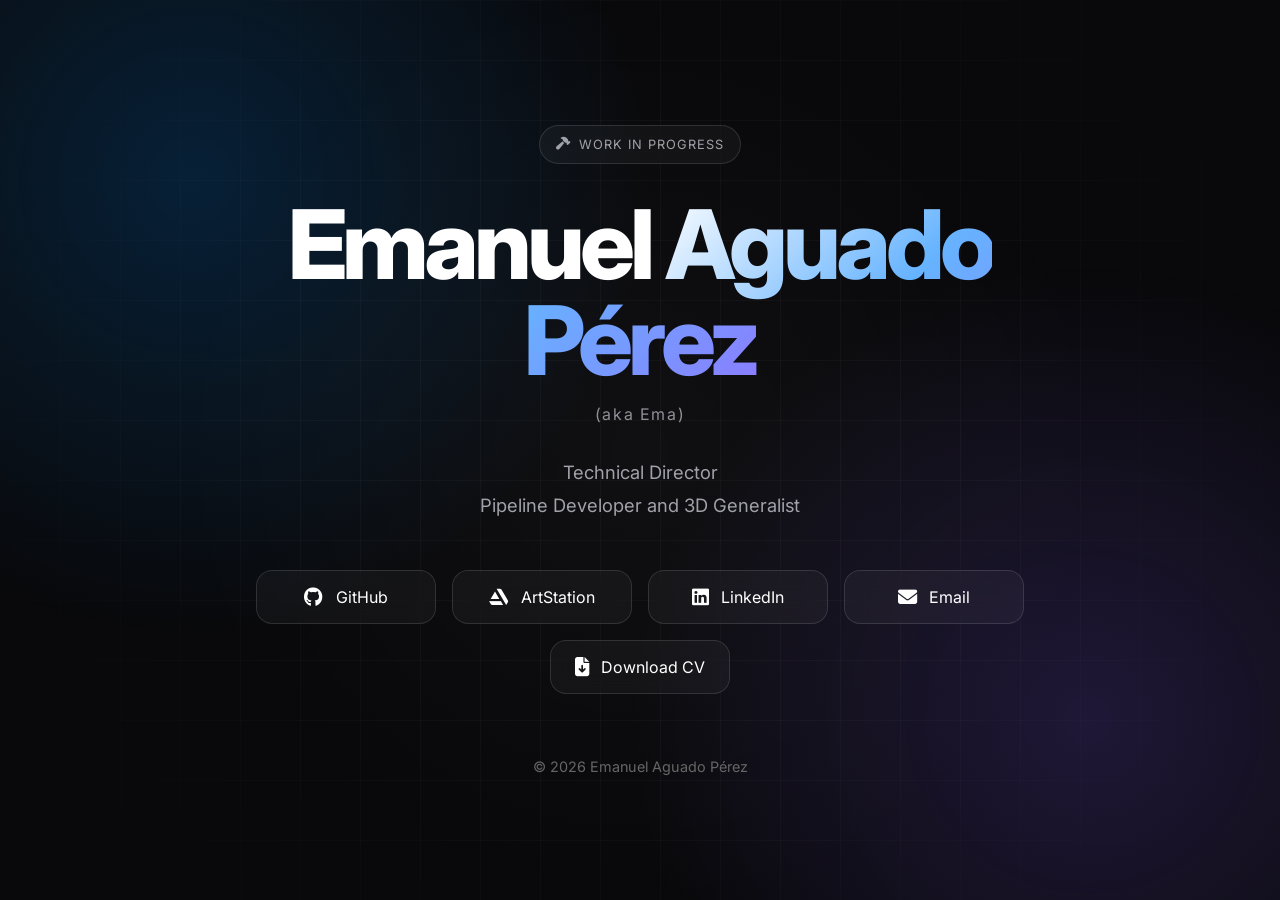
==== index.html @ 57876b49 "Add initial project files including HTML, CSS, JS, JSON, and requirements" ====
<!DOCTYPE html>
<html lang="en">
<head>
    <meta charset="UTF-8">
    <meta name="viewport" content="width=device-width, initial-scale=1.0">
    <title>Emanuel Aguado Pérez</title>

    <link rel="preconnect" href="https://fonts.googleapis.com">
    <link rel="preconnect" href="https://fonts.gstatic.com" crossorigin>

    <link href="https://fonts.googleapis.com/css2?family=Inter:wght@300;400;500;600;700;800&display=swap" rel="stylesheet">

    <link rel="stylesheet"
          href="https://cdnjs.cloudflare.com/ajax/libs/font-awesome/6.7.2/css/all.min.css">

    <link rel="stylesheet" href="css/style.css">
</head>
<body>

    <div class="background"></div>

    <main class="container">

        <div class="status" id="status"></div>

        <h1 id="name"></h1>

        <div class="aka" id="aka"></div>

        <p class="subtitle" id="subtitle"></p>

        <div class="links" id="links"></div>

        <footer class="footer" id="footer"></footer>

    </main>

    <script src="js/main.js"></script>

</body>
</html>
---- css/style.css ----
* {
    margin: 0;
    padding: 0;
    box-sizing: border-box;
}

:root {
    --bg: #09090b;
    --card: rgba(255, 255, 255, 0.04);
    --border: rgba(255, 255, 255, 0.12);
    --text: #ffffff;
    --muted: #a1a1aa;
}

body {
    font-family: "Inter", sans-serif;
    min-height: 100vh;
    background: var(--bg);
    color: var(--text);
    overflow: hidden;
    display: flex;
    justify-content: center;
    align-items: center;
}

.background {
    position: fixed;
    inset: 0;
    background:
        radial-gradient(circle at 15% 20%, rgba(0, 140, 255, 0.18), transparent 35%),
        radial-gradient(circle at 85% 80%, rgba(132, 94, 255, 0.18), transparent 35%),
        radial-gradient(circle at 50% 50%, rgba(255, 255, 255, 0.03), transparent 60%);
}

.background::before {
    content: "";
    position: absolute;
    inset: 0;
    background-image:
        linear-gradient(rgba(255,255,255,.03) 1px, transparent 1px),
        linear-gradient(90deg, rgba(255,255,255,.03) 1px, transparent 1px);
    background-size: 60px 60px;
    mask-image: radial-gradient(circle at center, black 40%, transparent 90%);
}

.container {
    position: relative;
    z-index: 2;
    width: min(900px, 90%);
    text-align: center;
}

.status {
    display: inline-flex;
    align-items: center;
    gap: .5rem;
    padding: .7rem 1rem;
    border-radius: 999px;
    border: 1px solid var(--border);
    background: rgba(255,255,255,.04);
    color: var(--muted);
    margin-bottom: 2rem;
    backdrop-filter: blur(10px);
    text-transform: uppercase;
    letter-spacing: .08em;
    font-size: .8rem;
}

h1 {
    font-size: clamp(3rem, 8vw, 6rem);
    line-height: 1;
    letter-spacing: -0.05em;
    margin-bottom: .5rem;
    font-weight: 800;
}

.gradient {
    background: linear-gradient(
        135deg,
        #ffffff,
        #66b3ff,
        #8b7cff
    );
    -webkit-background-clip: text;
    -webkit-text-fill-color: transparent;
}

.aka {
    color: #8f8f98;
    font-size: 1rem;
    margin-top: 1rem;
    margin-bottom: 2rem;
    letter-spacing: .1em;
}

.subtitle {
    max-width: 700px;
    margin: 0 auto 3rem auto;
    color: var(--muted);
    font-size: 1.15rem;
    line-height: 1.8;
}

.links {
    display: flex;
    flex-wrap: wrap;
    justify-content: center;
    gap: 1rem;
}

.btn {
    display: flex;
    align-items: center;
    gap: .8rem;
    text-decoration: none;
    color: white;
    padding: 1rem 1.5rem;
    border-radius: 16px;
    background: var(--card);
    border: 1px solid var(--border);
    backdrop-filter: blur(12px);
    transition: all .25s ease;
    min-width: 180px;
    justify-content: center;
}

.btn:hover {
    transform: translateY(-4px);
    border-color: rgba(255,255,255,.3);
    background: rgba(255,255,255,.08);
    box-shadow: 0 10px 40px rgba(0,0,0,.3);
}

.btn i {
    font-size: 1.2rem;
}

.footer {
    margin-top: 4rem;
    color: #666;
    font-size: .9rem;
}

@media (max-width: 700px) {

    body {
        overflow-y: auto;
        padding: 2rem 0;
    }

    .links {
        flex-direction: column;
        align-items: center;
    }

    .btn {
        width: 100%;
        max-width: 320px;
    }

    .subtitle {
        font-size: 1rem;
    }
}
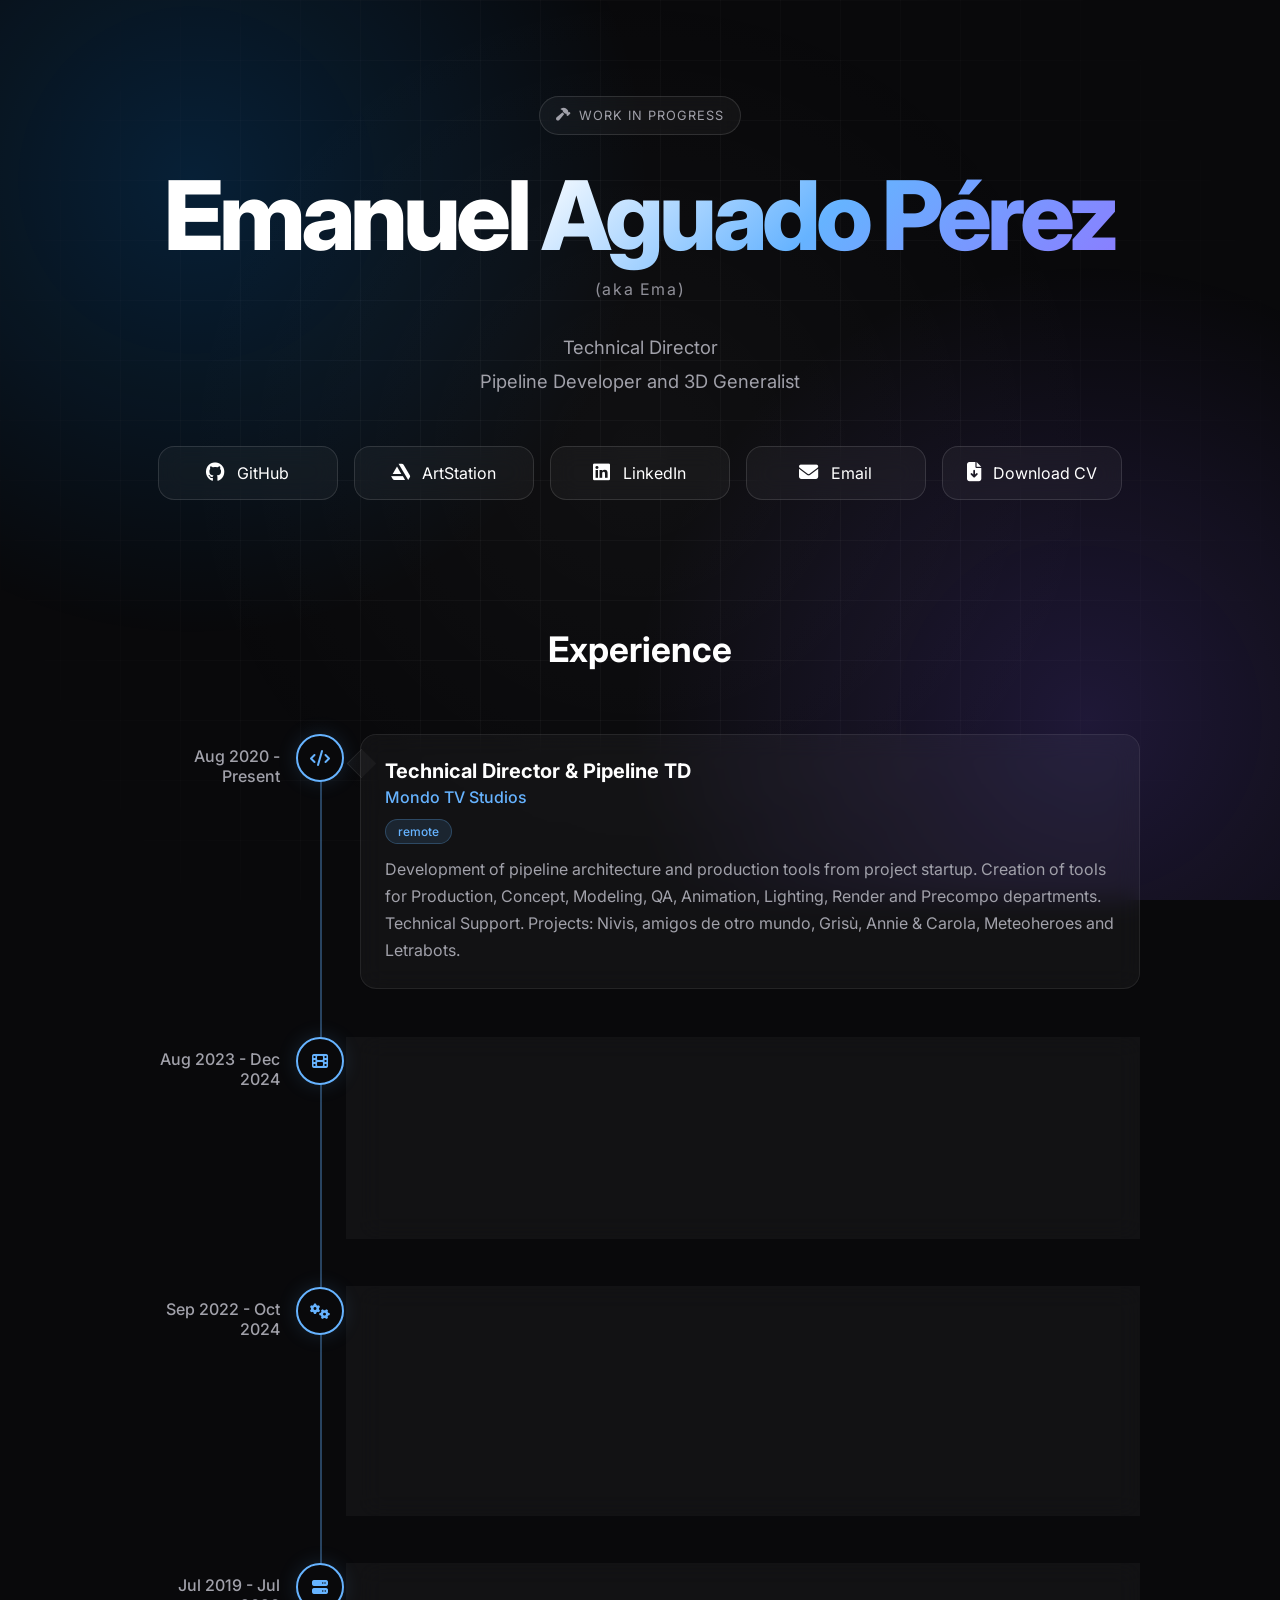
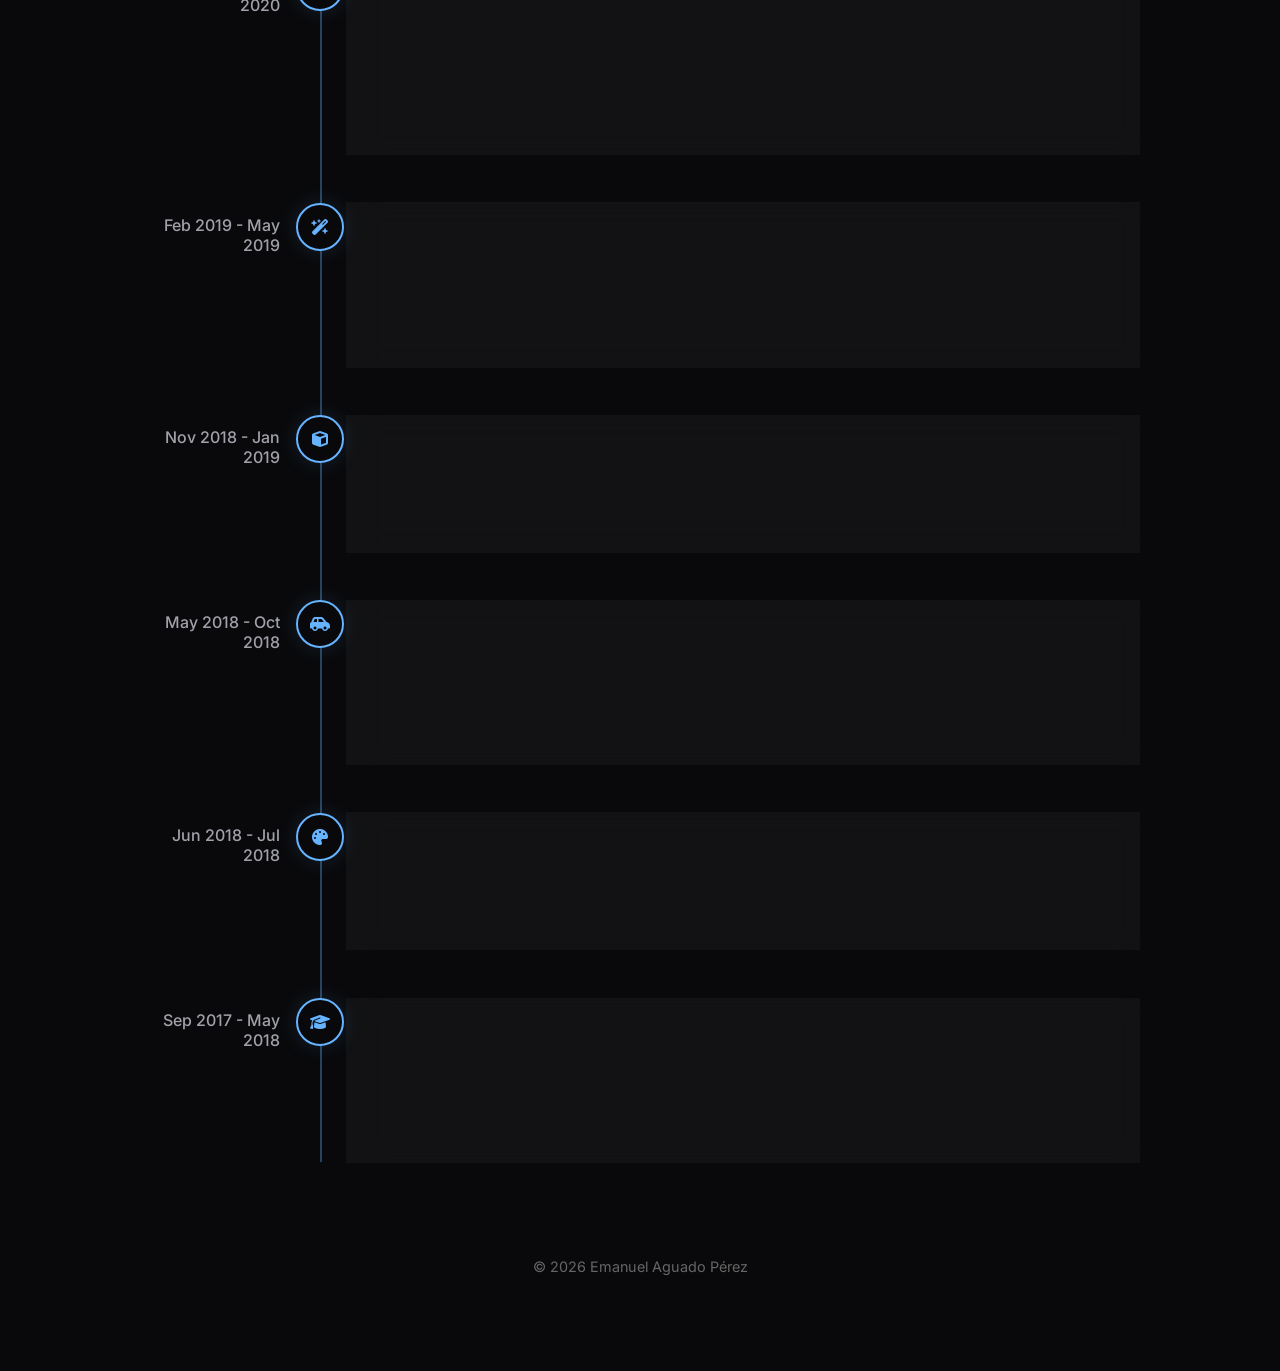
==== commit b88ad796: "Enhance portfolio with experience section and improve social links rendering" ====
--- a/index.html
+++ b/index.html
@@ -21,15 +21,33 @@
 
     <main class="container">
 
-        <div class="status" id="status"></div>
+        <!-- Hero -->
 
-        <h1 id="name"></h1>
+        <section class="hero">
 
-        <div class="aka" id="aka"></div>
+            <div class="status" id="status"></div>
 
-        <p class="subtitle" id="subtitle"></p>
+            <h1 id="name"></h1>
 
-        <div class="links" id="links"></div>
+            <div class="aka" id="aka"></div>
+
+            <p class="subtitle" id="subtitle"></p>
+
+            <div class="links" id="links"></div>
+
+        </section>
+
+        <!-- Experience -->
+
+        <section class="timeline-section">
+
+            <h2>Experience</h2>
+
+            <div id="timeline" class="timeline"></div>
+
+        </section>
+
+        <!-- Footer -->
 
         <footer class="footer" id="footer"></footer>
 
--- a/css/style.css
+++ b/css/style.css
@@ -10,6 +10,11 @@
     --border: rgba(255, 255, 255, 0.12);
     --text: #ffffff;
     --muted: #a1a1aa;
+    --accent: #66b3ff;
+}
+
+html {
+    scroll-behavior: smooth;
 }
 
 body {
@@ -17,15 +22,13 @@
     min-height: 100vh;
     background: var(--bg);
     color: var(--text);
-    overflow: hidden;
-    display: flex;
-    justify-content: center;
-    align-items: center;
+    overflow-x: hidden;
 }
 
 .background {
     position: fixed;
     inset: 0;
+    z-index: -1;
     background:
         radial-gradient(circle at 15% 20%, rgba(0, 140, 255, 0.18), transparent 35%),
         radial-gradient(circle at 85% 80%, rgba(132, 94, 255, 0.18), transparent 35%),
@@ -44,10 +47,9 @@
 }
 
 .container {
-    position: relative;
-    z-index: 2;
-    width: min(900px, 90%);
-    text-align: center;
+    width: min(1100px, 90%);
+    margin: 0 auto;
+    padding: 6rem 0;
 }
 
 .status {
@@ -66,11 +68,15 @@
     font-size: .8rem;
 }
 
+.hero {
+    text-align: center;
+}
+
 h1 {
     font-size: clamp(3rem, 8vw, 6rem);
     line-height: 1;
     letter-spacing: -0.05em;
-    margin-bottom: .5rem;
+    margin-bottom: 1rem;
     font-weight: 800;
 }
 
@@ -88,7 +94,6 @@
 .aka {
     color: #8f8f98;
     font-size: 1rem;
-    margin-top: 1rem;
     margin-bottom: 2rem;
     letter-spacing: .1em;
 }
@@ -135,17 +140,155 @@
     font-size: 1.2rem;
 }
 
+.timeline-section {
+    margin-top: 8rem;
+}
+
+.timeline-section h2 {
+    text-align: center;
+    margin-bottom: 4rem;
+    font-size: 2.2rem;
+    font-weight: 700;
+}
+
+.timeline {
+    position: relative;
+    max-width: 1000px;
+    margin: auto;
+}
+
+.timeline::before {
+    content: "";
+    position: absolute;
+    left: 180px;
+    top: 0;
+    bottom: 0;
+    width: 2px;
+    background: rgba(102,179,255,.35);
+}
+
+.timeline-item {
+    display: grid;
+    grid-template-columns: 140px 80px 1fr;
+    margin-bottom: 3rem;
+    align-items: flex-start;
+}
+
+.timeline-date {
+    text-align: right;
+    padding-top: 12px;
+    color: var(--muted);
+    font-weight: 500;
+}
+
+.timeline-marker {
+    display: flex;
+    justify-content: center;
+    position: relative;
+}
+
+.timeline-icon {
+    width: 48px;
+    height: 48px;
+    border-radius: 50%;
+    background: var(--bg);
+    border: 2px solid var(--accent);
+    color: var(--accent);
+    display: flex;
+    align-items: center;
+    justify-content: center;
+    z-index: 2;
+    box-shadow: 0 0 20px rgba(102,179,255,.15);
+}
+
+.timeline-card {
+    background: rgba(255,255,255,.04);
+    border: 1px solid rgba(255,255,255,.08);
+    backdrop-filter: blur(12px);
+    border-radius: 16px;
+    padding: 1.5rem;
+    position: relative;
+    transition: .25s ease;
+}
+
+.timeline-card:hover {
+    background: rgba(255,255,255,.06);
+    border-color: rgba(255,255,255,.12);
+}
+
+.timeline-card::before {
+    content: "";
+    position: absolute;
+    left: -10px;
+    top: 18px;
+    width: 20px;
+    height: 20px;
+    background: rgba(255,255,255,.04);
+    border-left: 1px solid rgba(255,255,255,.08);
+    border-top: 1px solid rgba(255,255,255,.08);
+    transform: rotate(-45deg);
+}
+
+.timeline-card h3 {
+    font-size: 1.25rem;
+    margin-bottom: .25rem;
+}
+
+.timeline-card h4 {
+    color: var(--accent);
+    font-weight: 500;
+    margin-bottom: .75rem;
+}
+
+.timeline-card p {
+    color: var(--muted);
+    line-height: 1.7;
+}
+
 .footer {
-    margin-top: 4rem;
+    margin-top: 6rem;
+    text-align: center;
     color: #666;
     font-size: .9rem;
 }
 
+@media (max-width: 900px) {
+
+    .timeline::before {
+        left: 24px;
+    }
+
+    .timeline-item {
+        display: grid;
+        grid-template-columns: 60px 1fr;
+        gap: 1rem;
+    }
+
+    .timeline-date {
+        grid-column: 2;
+        text-align: left;
+        padding-top: 0;
+        margin-bottom: .5rem;
+    }
+
+    .timeline-marker {
+        grid-row: span 2;
+    }
+
+    .timeline-card {
+        grid-column: 2;
+    }
+
+    .timeline-card::before {
+        display: none;
+    }
+}
+
 @media (max-width: 700px) {
 
-    body {
-        overflow-y: auto;
-        padding: 2rem 0;
+    .container {
+        width: 92%;
+        padding: 4rem 0;
     }
 
     .links {
@@ -155,10 +298,35 @@
 
     .btn {
         width: 100%;
-        max-width: 320px;
+        max-width: 350px;
     }
 
     .subtitle {
         font-size: 1rem;
     }
+
+    .timeline-section {
+        margin-top: 5rem;
+    }
+
+    .timeline-section h2 {
+        font-size: 1.8rem;
+    }
+}
+
+.timeline-tags {
+    display: flex;
+    gap: .5rem;
+    margin-bottom: .75rem;
+    flex-wrap: wrap;
+}
+
+.tag {
+    padding: .25rem .75rem;
+    border-radius: 999px;
+    background: rgba(102,179,255,.12);
+    border: 1px solid rgba(102,179,255,.25);
+    color: #66b3ff;
+    font-size: .75rem;
+    font-weight: 500;
 }
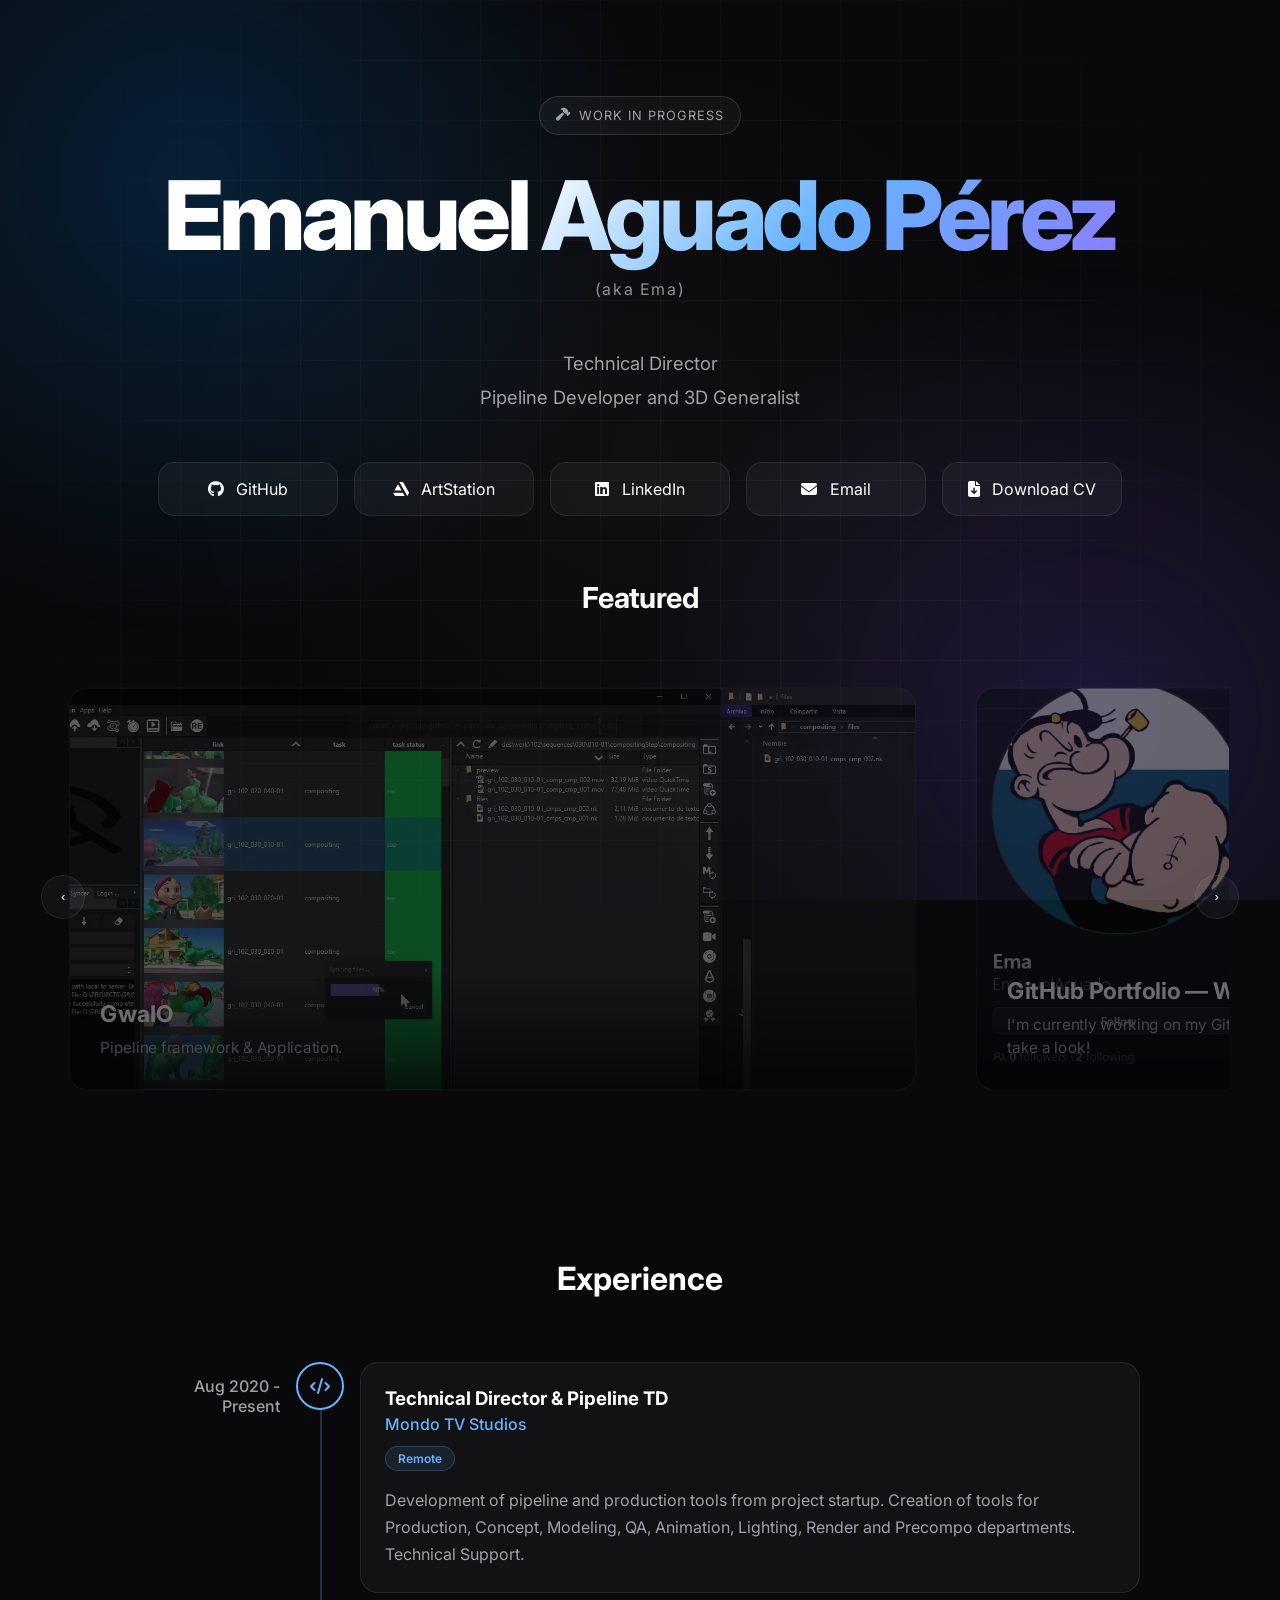
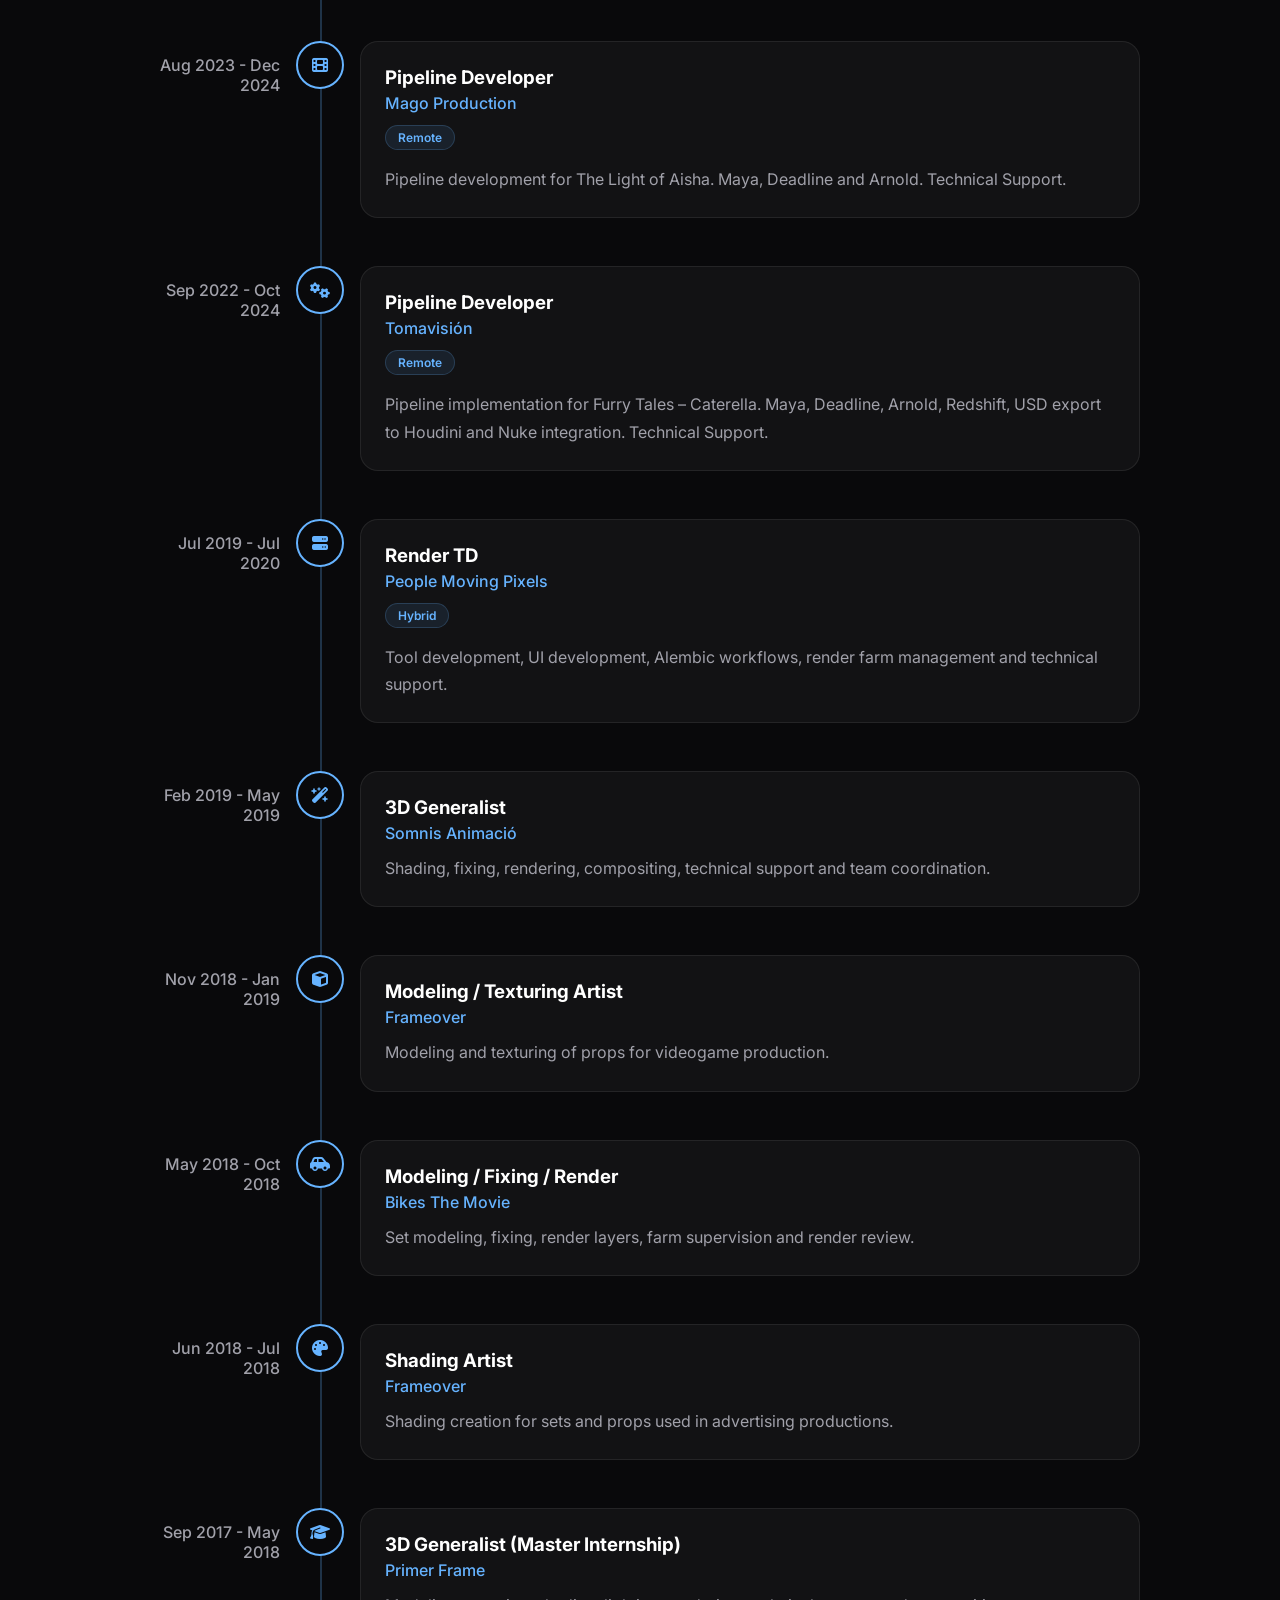
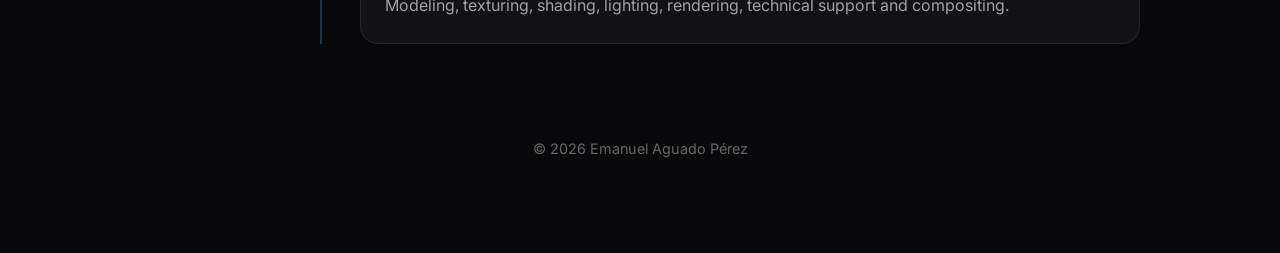
==== commit 723424af: "Add tools.html template for tools page layout" ====
--- a/index.html
+++ b/index.html
@@ -1,59 +1,40 @@
 <!DOCTYPE html>
 <html lang="en">
+
 <head>
     <meta charset="UTF-8">
     <meta name="viewport" content="width=device-width, initial-scale=1.0">
+
     <title>Emanuel Aguado Pérez</title>
 
     <link rel="preconnect" href="https://fonts.googleapis.com">
     <link rel="preconnect" href="https://fonts.gstatic.com" crossorigin>
-
-    <link href="https://fonts.googleapis.com/css2?family=Inter:wght@300;400;500;600;700;800&display=swap" rel="stylesheet">
-
-    <link rel="stylesheet"
-          href="https://cdnjs.cloudflare.com/ajax/libs/font-awesome/6.7.2/css/all.min.css">
-
+    <link href="https://fonts.googleapis.com/css2?family=Inter:wght@300;400;500;600;700;800&display=swap"
+        rel="stylesheet">
+    <link rel="stylesheet" href="https://cdnjs.cloudflare.com/ajax/libs/font-awesome/6.7.2/css/all.min.css">
     <link rel="stylesheet" href="css/style.css">
 </head>
+
 <body>
+    <div class="background"></div>
+    <main class="container">
+        <section id="hero"></section>
+        <div class="featured-header">
+            <h2>Featured</h2>
+        </div>
+        <section id="featured-wrapper" class="featured-wrapper">
+            <button class="carousel-btn left" id="featured-left">
+                ‹
+            </button>
+            <section id="featured" class="featured-carousel"></section>
+            <button class="carousel-btn right" id="featured-right">
+                ›
+            </button>
+        </section>
+        <section id="content"></section>
+        <footer id="footer"></footer>
+    </main>
+    <script src="js/main.js"></script>
+</body>
 
-    <div class="background"></div>
-
-    <main class="container">
-
-        <!-- Hero -->
-
-        <section class="hero">
-
-            <div class="status" id="status"></div>
-
-            <h1 id="name"></h1>
-
-            <div class="aka" id="aka"></div>
-
-            <p class="subtitle" id="subtitle"></p>
-
-            <div class="links" id="links"></div>
-
-        </section>
-
-        <!-- Experience -->
-
-        <section class="timeline-section">
-
-            <h2>Experience</h2>
-
-            <div id="timeline" class="timeline"></div>
-
-        </section>
-
-        <!-- Footer -->
-
-        <footer class="footer" id="footer"></footer>
-
-    </main>
-
-    <script src="js/main.js"></script>
-
-</body>
 </html>
--- a/css/style.css
+++ b/css/style.css
@@ -6,8 +6,10 @@
 
 :root {
     --bg: #09090b;
-    --card: rgba(255, 255, 255, 0.04);
-    --border: rgba(255, 255, 255, 0.12);
+    --card: rgba(255,255,255,.04);
+    --card-hover: rgba(255,255,255,.06);
+    --border: rgba(255,255,255,.08);
+    --border-hover: rgba(255,255,255,.16);
     --text: #ffffff;
     --muted: #a1a1aa;
     --accent: #66b3ff;
@@ -19,9 +21,9 @@
 
 body {
     font-family: "Inter", sans-serif;
-    min-height: 100vh;
     background: var(--bg);
     color: var(--text);
+    min-height: 100vh;
     overflow-x: hidden;
 }
 
@@ -30,53 +32,68 @@
     inset: 0;
     z-index: -1;
     background:
-        radial-gradient(circle at 15% 20%, rgba(0, 140, 255, 0.18), transparent 35%),
-        radial-gradient(circle at 85% 80%, rgba(132, 94, 255, 0.18), transparent 35%),
-        radial-gradient(circle at 50% 50%, rgba(255, 255, 255, 0.03), transparent 60%);
+        radial-gradient(circle at 15% 20%, rgba(0,140,255,.18), transparent 35%),
+        radial-gradient(circle at 85% 80%, rgba(132,94,255,.18), transparent 35%),
+        radial-gradient(circle at 50% 50%, rgba(255,255,255,.03), transparent 60%);
 }
 
 .background::before {
     content: "";
     position: absolute;
     inset: 0;
+
     background-image:
         linear-gradient(rgba(255,255,255,.03) 1px, transparent 1px),
         linear-gradient(90deg, rgba(255,255,255,.03) 1px, transparent 1px);
+
     background-size: 60px 60px;
-    mask-image: radial-gradient(circle at center, black 40%, transparent 90%);
+
+    mask-image:
+        radial-gradient(circle at center,
+        black 40%,
+        transparent 90%);
 }
 
 .container {
-    width: min(1100px, 90%);
+    width: min(1200px, 92%);
     margin: 0 auto;
     padding: 6rem 0;
+}
+
+/* -------------------------------- */
+/* HERO */
+/* -------------------------------- */
+
+.hero {
+    text-align: center;
 }
 
 .status {
     display: inline-flex;
     align-items: center;
     gap: .5rem;
+
     padding: .7rem 1rem;
+
     border-radius: 999px;
-    border: 1px solid var(--border);
+
+    border: 1px solid rgba(255,255,255,.12);
+
     background: rgba(255,255,255,.04);
+
     color: var(--muted);
+
     margin-bottom: 2rem;
-    backdrop-filter: blur(10px);
+
     text-transform: uppercase;
     letter-spacing: .08em;
     font-size: .8rem;
-}
-
-.hero {
-    text-align: center;
 }
 
 h1 {
     font-size: clamp(3rem, 8vw, 6rem);
     line-height: 1;
     letter-spacing: -0.05em;
-    margin-bottom: 1rem;
     font-weight: 800;
 }
 
@@ -87,6 +104,7 @@
         #66b3ff,
         #8b7cff
     );
+
     -webkit-background-clip: text;
     -webkit-text-fill-color: transparent;
 }
@@ -94,7 +112,8 @@
 .aka {
     color: #8f8f98;
     font-size: 1rem;
-    margin-bottom: 2rem;
+    margin-top: 1rem;
+    margin-bottom: 3rem;
     letter-spacing: .1em;
 }
 
@@ -116,29 +135,39 @@
 .btn {
     display: flex;
     align-items: center;
+    justify-content: center;
     gap: .8rem;
+
+    min-width: 180px;
+
+    padding: 1rem 1.5rem;
+
+    border-radius: 16px;
+
+    background: var(--card);
+
+    border: 1px solid var(--border);
+
+    color: white;
+
     text-decoration: none;
-    color: white;
-    padding: 1rem 1.5rem;
-    border-radius: 16px;
-    background: var(--card);
-    border: 1px solid var(--border);
-    backdrop-filter: blur(12px);
-    transition: all .25s ease;
-    min-width: 180px;
-    justify-content: center;
+
+    transition: .25s ease;
 }
 
 .btn:hover {
     transform: translateY(-4px);
-    border-color: rgba(255,255,255,.3);
-    background: rgba(255,255,255,.08);
+
+    background: var(--card-hover);
+
+    border-color: var(--border-hover);
+
     box-shadow: 0 10px 40px rgba(0,0,0,.3);
 }
 
-.btn i {
-    font-size: 1.2rem;
-}
+/* -------------------------------- */
+/* TIMELINE */
+/* -------------------------------- */
 
 .timeline-section {
     margin-top: 8rem;
@@ -147,8 +176,7 @@
 .timeline-section h2 {
     text-align: center;
     margin-bottom: 4rem;
-    font-size: 2.2rem;
-    font-weight: 700;
+    font-size: 2rem;
 }
 
 .timeline {
@@ -160,23 +188,26 @@
 .timeline::before {
     content: "";
     position: absolute;
+
     left: 180px;
+
     top: 0;
     bottom: 0;
+
     width: 2px;
-    background: rgba(102,179,255,.35);
+
+    background: rgba(102,179,255,.25);
 }
 
 .timeline-item {
     display: grid;
     grid-template-columns: 140px 80px 1fr;
     margin-bottom: 3rem;
-    align-items: flex-start;
 }
 
 .timeline-date {
     text-align: right;
-    padding-top: 12px;
+    padding-top: 14px;
     color: var(--muted);
     font-weight: 500;
 }
@@ -184,53 +215,53 @@
 .timeline-marker {
     display: flex;
     justify-content: center;
-    position: relative;
 }
 
 .timeline-icon {
     width: 48px;
     height: 48px;
+
     border-radius: 50%;
+
+    border: 2px solid var(--accent);
+
     background: var(--bg);
-    border: 2px solid var(--accent);
+
     color: var(--accent);
+
     display: flex;
     align-items: center;
     justify-content: center;
+
     z-index: 2;
-    box-shadow: 0 0 20px rgba(102,179,255,.15);
 }
 
 .timeline-card {
-    background: rgba(255,255,255,.04);
-    border: 1px solid rgba(255,255,255,.08);
-    backdrop-filter: blur(12px);
-    border-radius: 16px;
+    display: block;
+
+    text-decoration: none;
+    color: inherit;
+
+    background: var(--card);
+
+    border: 1px solid var(--border);
+
+    border-radius: 18px;
+
     padding: 1.5rem;
-    position: relative;
+
     transition: .25s ease;
 }
 
 .timeline-card:hover {
-    background: rgba(255,255,255,.06);
-    border-color: rgba(255,255,255,.12);
-}
-
-.timeline-card::before {
-    content: "";
-    position: absolute;
-    left: -10px;
-    top: 18px;
-    width: 20px;
-    height: 20px;
-    background: rgba(255,255,255,.04);
-    border-left: 1px solid rgba(255,255,255,.08);
-    border-top: 1px solid rgba(255,255,255,.08);
-    transform: rotate(-45deg);
+    transform: translateY(-3px);
+
+    background: var(--card-hover);
+
+    border-color: rgba(102,179,255,.3);
 }
 
 .timeline-card h3 {
-    font-size: 1.25rem;
     margin-bottom: .25rem;
 }
 
@@ -245,6 +276,272 @@
     line-height: 1.7;
 }
 
+.timeline-tags {
+    display: flex;
+    gap: .5rem;
+    flex-wrap: wrap;
+    margin-bottom: 1rem;
+}
+
+.tag {
+    padding: .25rem .75rem;
+
+    border-radius: 999px;
+
+    border: 1px solid rgba(102,179,255,.2);
+
+    background: rgba(102,179,255,.1);
+
+    color: var(--accent);
+
+    font-size: .75rem;
+    font-weight: 600;
+}
+
+/* -------------------------------- */
+/* BACK BUTTON */
+/* -------------------------------- */
+
+.back-link {
+    display: inline-flex;
+    align-items: center;
+    gap: .5rem;
+
+    padding: .75rem 1rem;
+
+    margin-bottom: 3rem;
+
+    border-radius: 12px;
+
+    border: 1px solid var(--border);
+
+    background: var(--card);
+
+    color: var(--text);
+
+    text-decoration: none;
+
+    transition: .25s ease;
+}
+
+.back-link:hover {
+    background: var(--card-hover);
+    border-color: var(--border-hover);
+}
+
+/* -------------------------------- */
+/* STUDIO PAGE */
+/* -------------------------------- */
+
+.studio-header {
+    text-align: center;
+    margin-bottom: 5rem;
+}
+
+.studio-header .timeline-icon {
+    margin: 0 auto 1.5rem auto;
+}
+
+.studio-header h1 {
+    margin-bottom: .5rem;
+}
+
+.studio-header h2 {
+    color: var(--accent);
+    font-weight: 500;
+    margin-bottom: 1rem;
+}
+
+.studio-description {
+    max-width: 900px;
+    margin: 2rem auto;
+    line-height: 1.8;
+    color: var(--muted);
+}
+
+.studio-projects {
+    margin-top: 4rem;
+}
+
+.studio-projects h2 {
+    text-align: center;
+    margin-bottom: 2rem;
+}
+
+/* -------------------------------- */
+/* TOOLS PAGE */
+/* -------------------------------- */
+
+.tools-header {
+    text-align: center;
+    margin-bottom: 5rem;
+}
+
+.tools-header .timeline-icon {
+    margin: 0 auto 1.5rem auto;
+}
+
+.tools-header h1 {
+    margin-bottom: .5rem;
+}
+
+.tools-header h2 {
+    color: var(--accent);
+    font-weight: 500;
+    margin-bottom: 1rem;
+}
+
+.tools-description {
+    max-width: 900px;
+    margin: 2rem auto;
+    line-height: 1.8;
+    color: var(--muted);
+}
+
+.tools-projects {
+    margin-top: 4rem;
+}
+
+.tools-projects h2 {
+    text-align: center;
+    margin-bottom: 2rem;
+}
+
+/* -------------------------------- */
+/* PROJECT GRID */
+/* -------------------------------- */
+
+.project-grid {
+    display: grid;
+    grid-template-columns: repeat(auto-fill, minmax(280px, 1fr));
+    gap: 1.5rem;
+}
+
+.project-card {
+    display: block;
+
+    background: var(--card);
+
+    border: 1px solid var(--border);
+
+    border-radius: 18px;
+
+    overflow: hidden;
+
+    text-decoration: none;
+    color: inherit;
+
+    transition: .25s ease;
+}
+
+.project-card:hover {
+    transform: translateY(-4px);
+    border-color: rgba(102,179,255,.3);
+}
+
+.project-card img {
+    width: 100%;
+    height: 180px;
+    object-fit: cover;
+}
+
+.project-card h3 {
+    padding: 1rem;
+}
+
+/* -------------------------------- */
+/* PROJECT PAGE */
+/* -------------------------------- */
+
+.project-header {
+    text-align: center;
+    margin-bottom: 4rem;
+}
+
+.project-banner {
+    width: 100%;
+    max-height: 500px;
+
+    object-fit: cover;
+
+    border-radius: 20px;
+
+    margin-bottom: 2rem;
+
+    border: 1px solid var(--border);
+}
+
+.project-header h1 {
+    margin-bottom: 1rem;
+}
+
+.project-studio {
+    display: inline-flex;
+    align-items: center;
+
+    margin-bottom: 2rem;
+
+    padding: .5rem 1rem;
+
+    border-radius: 999px;
+
+    background: rgba(102,179,255,.1);
+
+    border: 1px solid rgba(102,179,255,.2);
+
+    color: var(--accent);
+
+    text-decoration: none;
+
+    transition: .25s ease;
+}
+
+.project-studio:hover {
+    background: rgba(102,179,255,.15);
+}
+
+.project-description {
+    max-width: 900px;
+    margin: auto;
+
+    color: var(--muted);
+
+    line-height: 1.8;
+}
+
+.project-gallery-section {
+    margin-top: 5rem;
+}
+
+.project-gallery-section h2 {
+    text-align: center;
+    margin-bottom: 2rem;
+}
+
+.project-gallery {
+    display: grid;
+    grid-template-columns: repeat(auto-fill, minmax(320px, 1fr));
+    gap: 1.5rem;
+}
+
+.project-gallery img {
+    width: 100%;
+
+    border-radius: 16px;
+
+    border: 1px solid var(--border);
+
+    transition: .25s ease;
+}
+
+.project-gallery img:hover {
+    transform: translateY(-4px);
+}
+
+/* -------------------------------- */
+/* FOOTER */
+/* -------------------------------- */
+
 .footer {
     margin-top: 6rem;
     text-align: center;
@@ -252,6 +549,10 @@
     font-size: .9rem;
 }
 
+/* -------------------------------- */
+/* RESPONSIVE */
+/* -------------------------------- */
+
 @media (max-width: 900px) {
 
     .timeline::before {
@@ -259,7 +560,6 @@
     }
 
     .timeline-item {
-        display: grid;
         grid-template-columns: 60px 1fr;
         gap: 1rem;
     }
@@ -271,23 +571,15 @@
         margin-bottom: .5rem;
     }
 
-    .timeline-marker {
-        grid-row: span 2;
-    }
-
     .timeline-card {
         grid-column: 2;
     }
-
-    .timeline-card::before {
-        display: none;
-    }
 }
 
 @media (max-width: 700px) {
 
     .container {
-        width: 92%;
+        width: 94%;
         padding: 4rem 0;
     }
 
@@ -298,35 +590,185 @@
 
     .btn {
         width: 100%;
-        max-width: 350px;
-    }
-
-    .subtitle {
-        font-size: 1rem;
     }
 
     .timeline-section {
         margin-top: 5rem;
     }
 
-    .timeline-section h2 {
-        font-size: 1.8rem;
-    }
-}
-
-.timeline-tags {
-    display: flex;
-    gap: .5rem;
-    margin-bottom: .75rem;
-    flex-wrap: wrap;
-}
-
-.tag {
-    padding: .25rem .75rem;
-    border-radius: 999px;
-    background: rgba(102,179,255,.12);
-    border: 1px solid rgba(102,179,255,.25);
-    color: #66b3ff;
-    font-size: .75rem;
-    font-weight: 500;
+    .project-grid {
+        grid-template-columns: 1fr;
+    }
+
+    .project-gallery {
+        grid-template-columns: 1fr;
+    }
+}
+.featured-carousel {
+    display: flex;
+    gap: 1.5rem;
+
+    overflow-x: auto;
+    scroll-snap-type: x mandatory;
+    scroll-behavior: smooth;
+
+    padding: 1rem 0 2rem;
+
+    -webkit-overflow-scrolling: touch;
+
+    width: 100%;
+}
+
+.featured-carousel::-webkit-scrollbar {
+    display: none;
+}
+
+.featured-card {
+    flex: 0 0 auto;
+
+    width: 75%;
+    max-width: 900px;
+    height: 420px;
+
+    scroll-snap-align: center;
+
+    position: relative;
+
+    border-radius: 20px;
+    overflow: hidden;
+
+    text-decoration: none;
+
+    background: var(--card);
+    border: 1px solid var(--border);
+
+    color: var(--text);
+
+    transition: transform .35s ease, opacity .35s ease, filter .35s ease, border-color .25s ease;
+
+    opacity: 0.45;
+    transform: scale(0.96);
+    filter: saturate(0.9);
+}
+
+.featured-card.active {
+    opacity: 1;
+    transform: scale(1);
+    filter: saturate(1);
+    border-color: rgba(102,179,255,.25);
+}
+
+.featured-card:hover {
+    border-color: rgba(102,179,255,.35);
+}
+
+.featured-card img {
+    width: 100%;
+    height: 100%;
+    object-fit: cover;
+
+    transition: transform .6s ease;
+
+    filter: brightness(.85);
+}
+
+.featured-card:hover img {
+    transform: scale(1.05);
+}
+
+.featured-overlay {
+    position: absolute;
+
+    left: 0;
+    right: 0;
+    bottom: 0;
+
+    padding: 2rem;
+
+    background: linear-gradient(
+        to top,
+        rgba(0,0,0,.78),
+        transparent
+    );
+}
+
+.featured-overlay h2 {
+    font-size: 1.5rem;
+    margin-bottom: .5rem;
+}
+
+.featured-overlay p {
+    color: var(--muted);
+    line-height: 1.5;
+    max-width: 600px;
+}
+
+
+.featured-card:not(.active) {
+    filter: saturate(0.85) brightness(0.9);
+}
+
+.featured-wrapper {
+    position: relative;
+
+    display: flex;
+    align-items: center;
+
+    margin-top: 3rem;
+}
+
+.carousel-btn {
+    position: absolute;
+    z-index: 10;
+
+    width: 44px;
+    height: 44px;
+
+    border-radius: 50%;
+
+    border: 1px solid var(--border);
+    background: var(--card);
+
+    color: white;
+
+    cursor: pointer;
+
+    display: flex;
+    align-items: center;
+    justify-content: center;
+
+    transition: .2s ease;
+}
+
+.carousel-btn:hover {
+    border-color: rgba(102,179,255,.4);
+    transform: scale(1.05);
+}
+
+.carousel-btn.left {
+    left: -10px;
+}
+
+.carousel-btn.right {
+    right: -10px;
+}
+
+.featured-header {
+    width: 100%;
+
+    margin-bottom: 2rem;
+    margin-top: 4rem;
+
+    display: flex;
+    justify-content: center;
+    align-items: center;
+}
+
+.featured-header h2 {
+    font-size: 1.8rem;
+    font-weight: 700;
+
+    letter-spacing: -0.02em;
+
+    color: var(--text);
 }
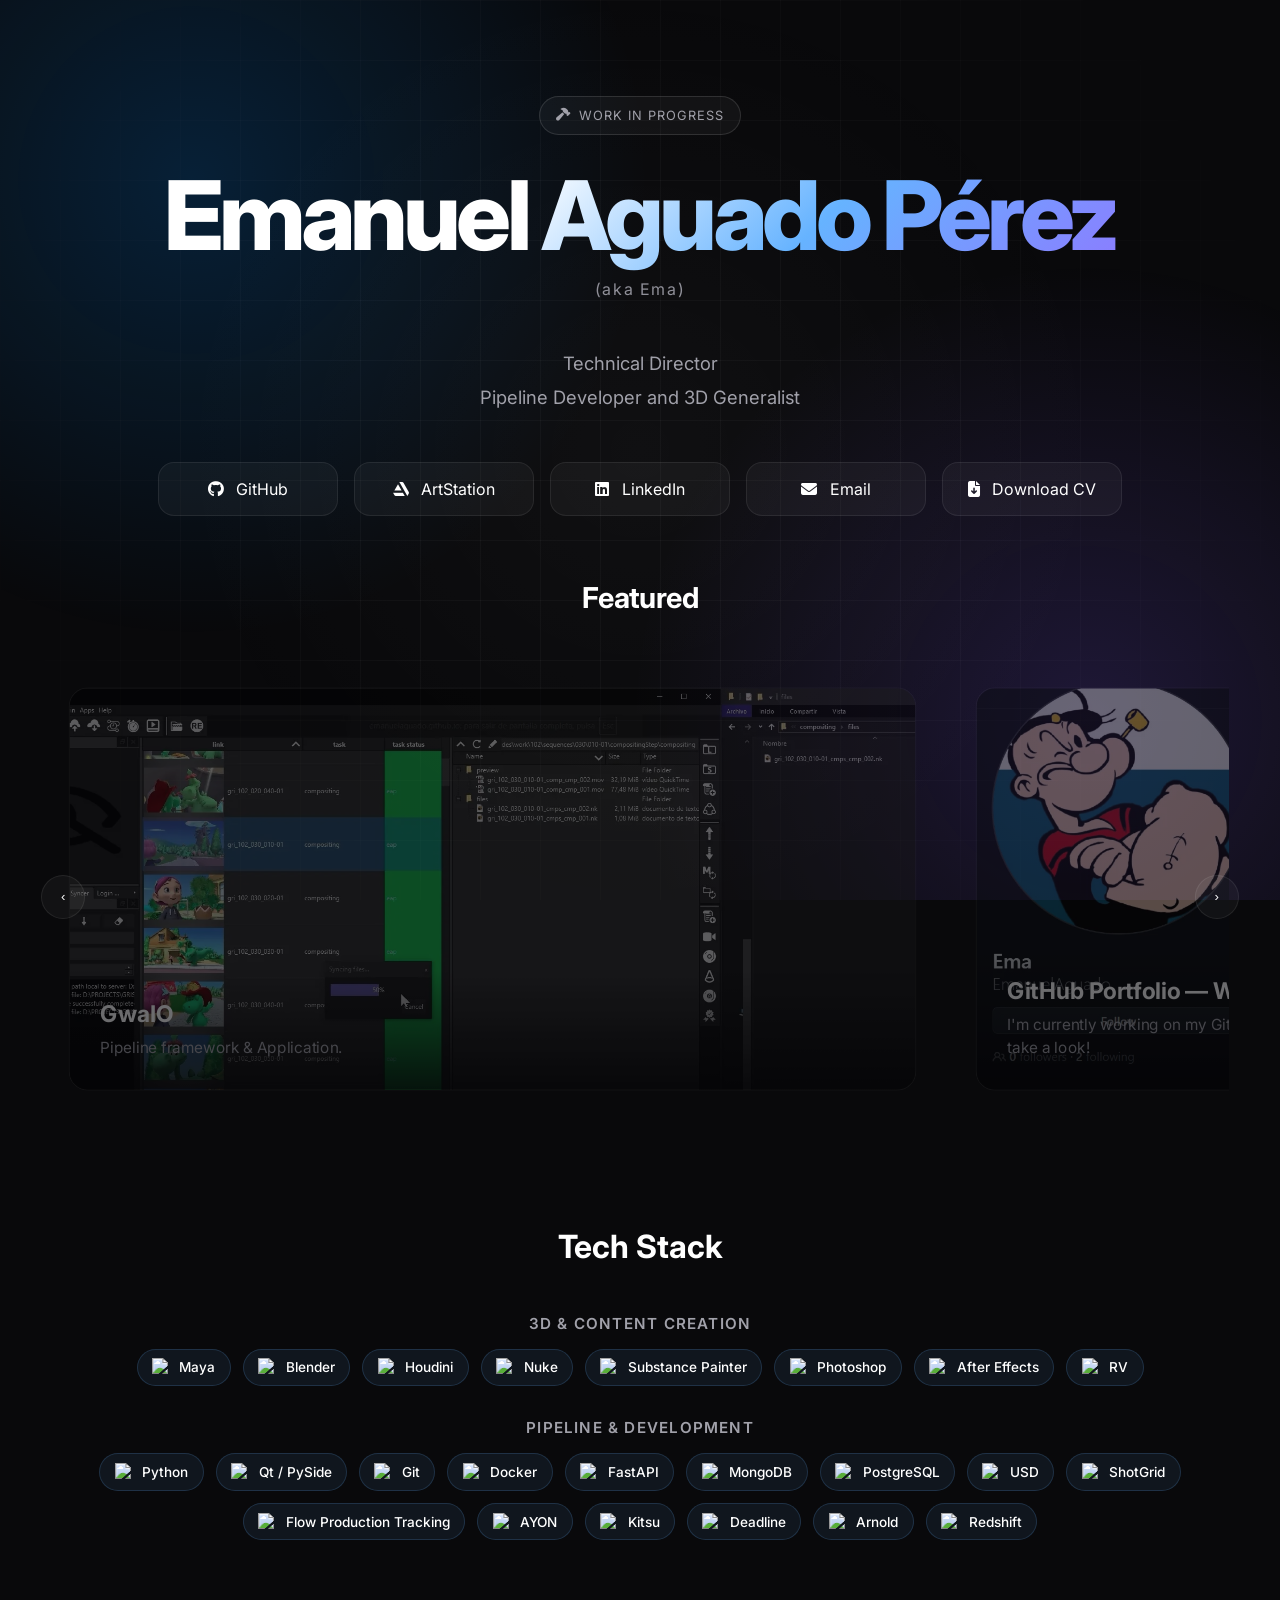
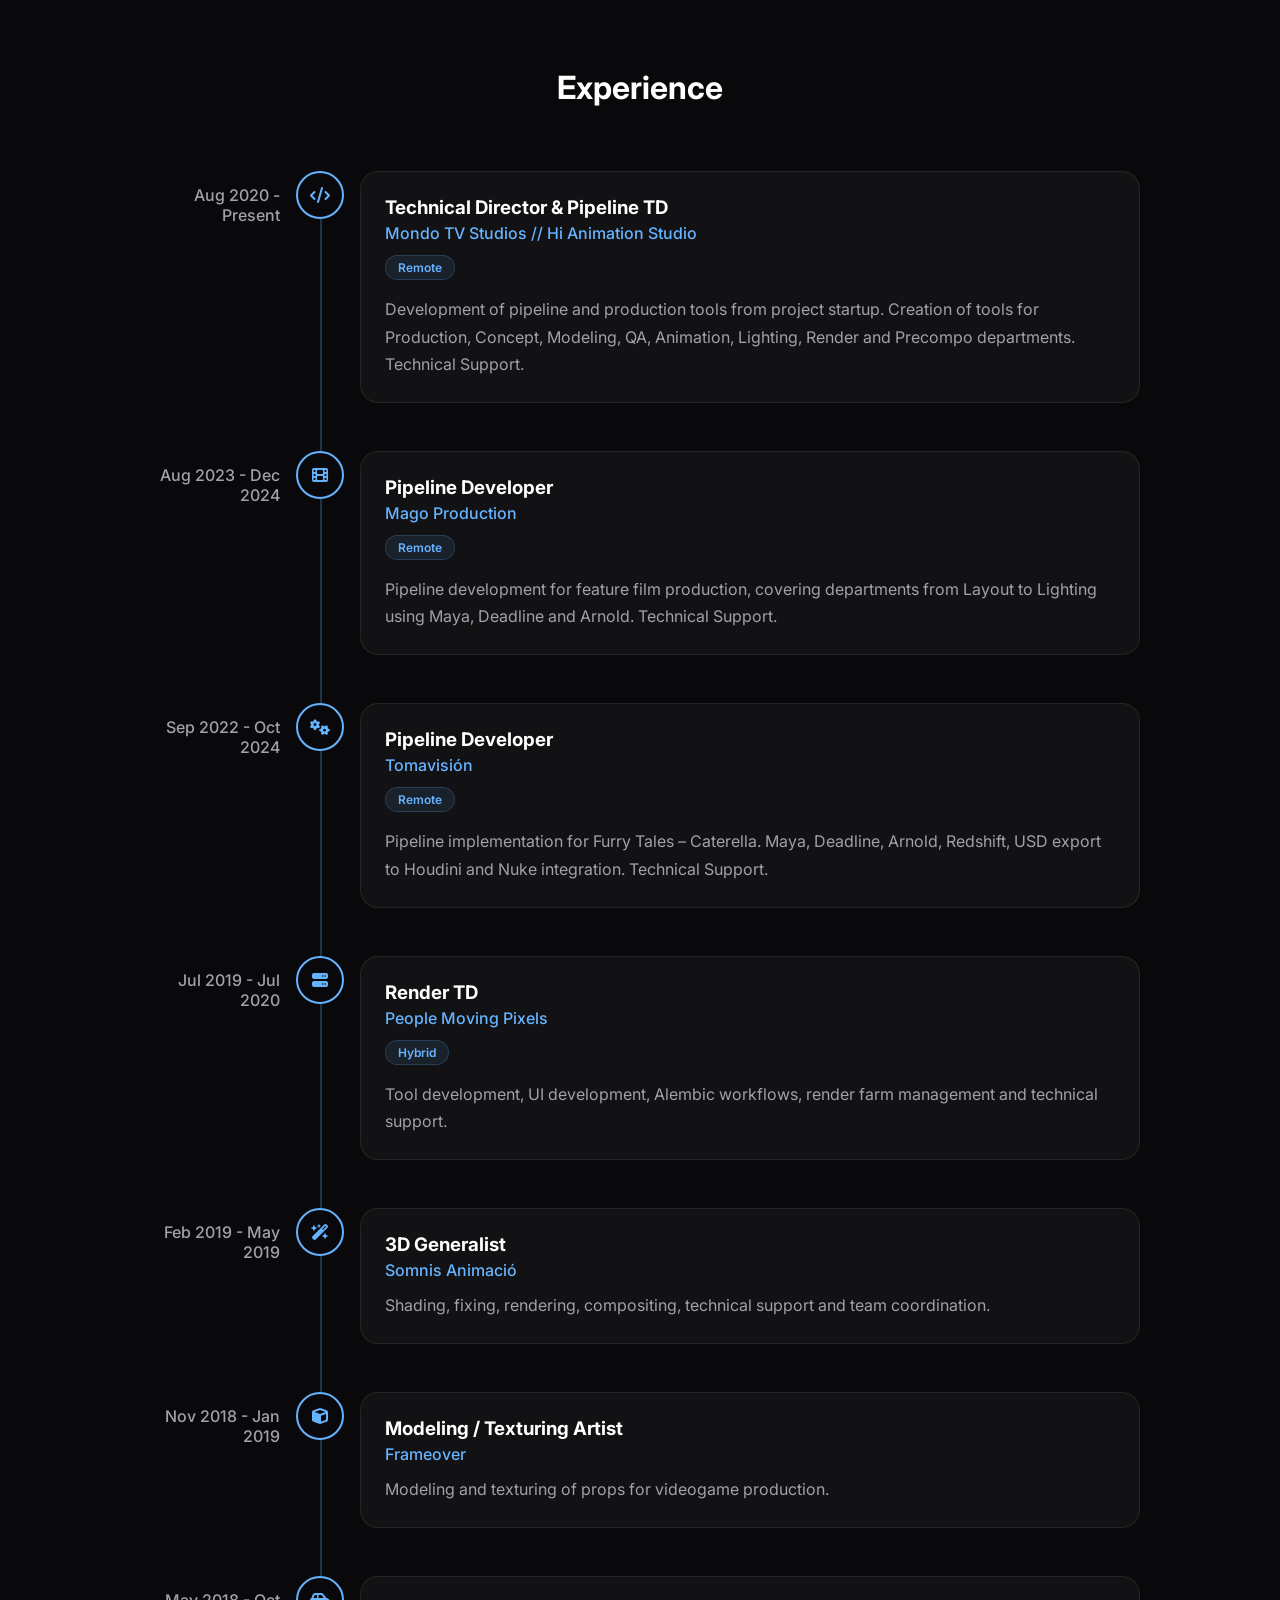
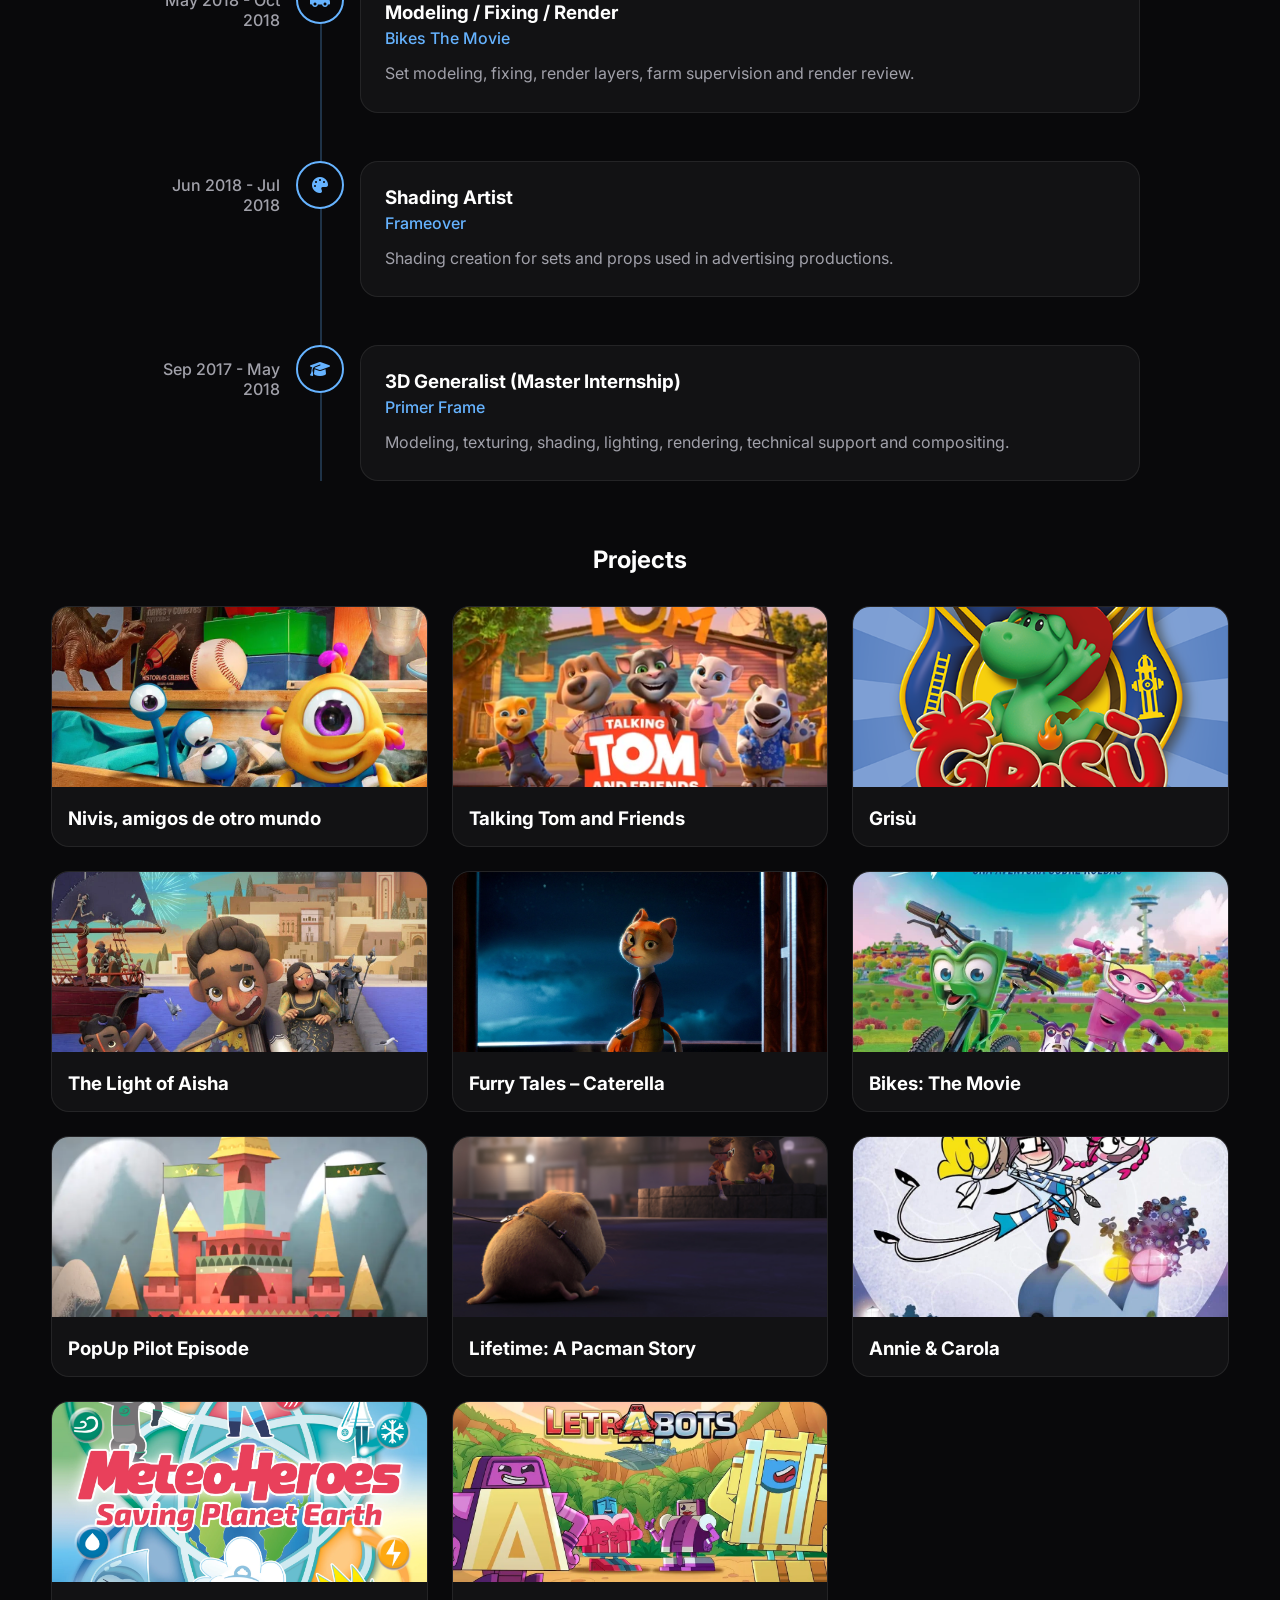
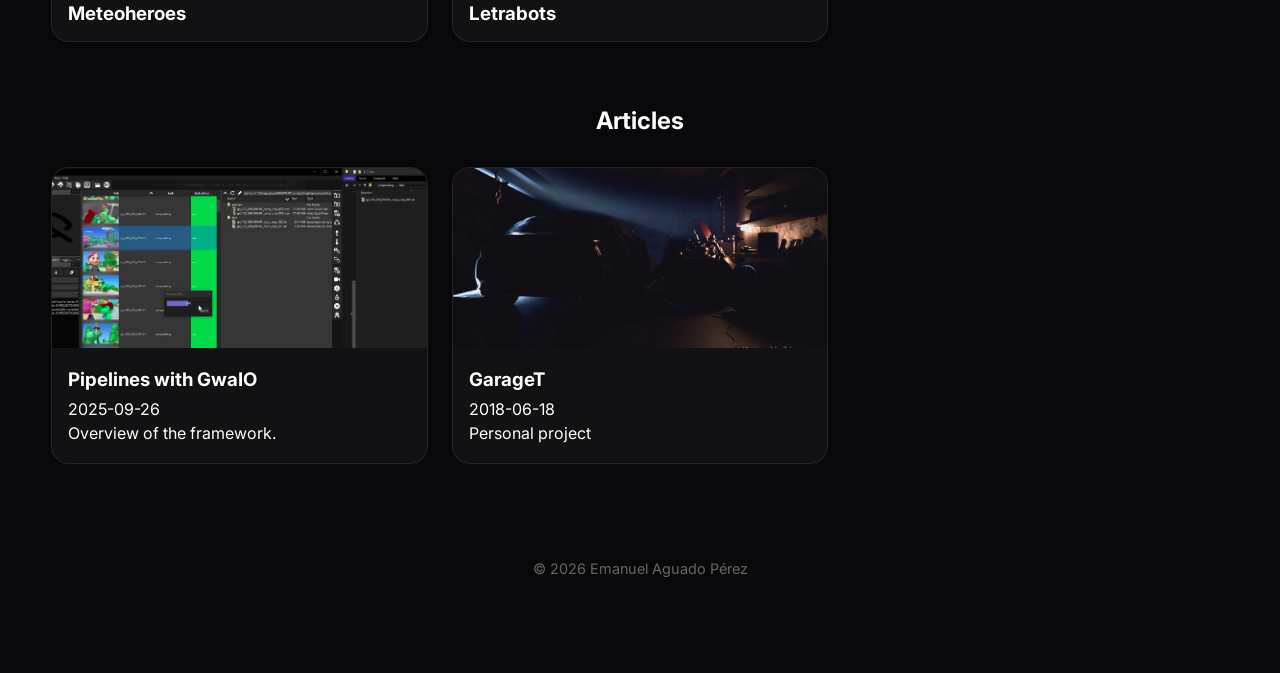
==== commit f866fd98: "Add stacks section and rendering functionality to portfolio" ====
--- a/index.html
+++ b/index.html
@@ -31,6 +31,10 @@
                 ›
             </button>
         </section>
+        <section
+            id="stacks"
+            class="stack-section">
+        </section>
         <section id="content"></section>
         <footer id="footer"></footer>
     </main>
--- a/css/style.css
+++ b/css/style.css
@@ -368,6 +368,72 @@
     margin-bottom: 2rem;
 }
 
+/* Projects section on main page */
+.projects-section {
+    margin-top: 4rem;
+}
+
+.projects-section h2 {
+    text-align: center;
+    margin-bottom: 2rem;
+}
+
+/* Articles section on main page */
+.articles-section {
+    margin-top: 4rem;
+}
+
+.articles-section h2 {
+    text-align: center;
+    margin-bottom: 2rem;
+}
+
+.articles-list {
+    display: grid;
+    grid-template-columns: repeat(auto-fill, minmax(280px, 1fr));
+    gap: 1.5rem;
+}
+
+.article-item {
+    display: block;
+
+    background: var(--card);
+
+    border: 1px solid var(--border);
+
+    border-radius: 18px;
+
+    overflow: hidden;
+
+    text-decoration: none;
+    color: inherit;
+
+    transition: .25s ease;
+}
+
+.article-item:hover {
+    transform: translateY(-4px);
+    border-color: rgba(102,179,255,.3);
+}
+
+.article-item img {
+    width: 100%;
+    height: 180px;
+    object-fit: cover;
+}
+
+.article-info {
+    padding: 1rem;
+}
+
+.article-info h3 {
+    margin-bottom: .5rem;
+}
+
+.article-info p {
+    margin: .25rem 0;
+}
+
 /* -------------------------------- */
 /* TOOLS PAGE */
 /* -------------------------------- */
@@ -771,4 +837,186 @@
     letter-spacing: -0.02em;
 
     color: var(--text);
+}
+
+.article-header {
+    text-align: center;
+    margin-bottom: 4rem;
+}
+
+.article-date {
+    color: var(--muted);
+    margin-top: 1rem;
+}
+
+.article-description {
+    max-width: 800px;
+    margin: 1.5rem auto 0 auto;
+    color: var(--muted);
+    line-height: 1.8;
+}
+
+.article-content {
+    max-width: 900px;
+    margin: auto;
+}
+
+.article-content h1,
+.article-content h2,
+.article-content h3,
+.article-content h4 {
+    margin-top: 2rem;
+    margin-bottom: 1rem;
+}
+
+.article-content p {
+    color: var(--muted);
+    line-height: 1.9;
+    margin-bottom: 1.5rem;
+}
+
+    .article-content img {
+        display: block;
+        max-width: 100%;
+        height: auto;
+        margin: 1.5rem auto;
+        border-radius: 16px;
+    }
+
+.article-content li {
+    margin-bottom: .5rem;
+}
+
+.article-content code {
+    padding: .15rem .4rem;
+
+    border-radius: 6px;
+
+    background: rgba(255,255,255,.08);
+
+    font-family: monospace;
+}
+
+.article-content pre {
+    overflow-x: auto;
+
+    padding: 1rem;
+
+    margin: 1.5rem 0;
+
+    border-radius: 12px;
+
+    background: rgba(255,255,255,.05);
+
+    border: 1px solid var(--border);
+}
+
+.article-content pre code {
+    background: none;
+    padding: 0;
+}
+
+.article-content blockquote {
+    margin: 1.5rem 0;
+
+    padding-left: 1rem;
+
+    border-left: 3px solid var(--accent);
+
+    color: var(--muted);
+}
+
+/* -------------------------------- */
+/* STACKS */
+/* -------------------------------- */
+
+.stack-section {
+    margin-top: 6rem;
+}
+
+.stack-header {
+    text-align: center;
+    margin-bottom: 3rem;
+}
+
+.stack-header h2 {
+    font-size: 2rem;
+}
+
+.stack-category {
+    margin-bottom: 2rem;
+}
+
+.stack-category h3 {
+
+    text-align: center;
+
+    margin-bottom: 1rem;
+
+    color: var(--muted);
+
+    font-size: .95rem;
+
+    font-weight: 600;
+
+    text-transform: uppercase;
+
+    letter-spacing: .08em;
+}
+
+.stack-grid {
+
+    display: flex;
+
+    flex-wrap: wrap;
+
+    justify-content: center;
+
+    gap: .75rem;
+}
+
+.stack-card {
+
+    display: inline-flex;
+
+    align-items: center;
+
+    gap: .6rem;
+
+    padding: .55rem .9rem;
+
+    border-radius: 999px;
+
+    background: rgba(102,179,255,.08);
+
+    border: 1px solid rgba(102,179,255,.18);
+
+    transition: .2s ease;
+}
+
+.stack-card:hover {
+
+    transform: translateY(-2px);
+
+    background: rgba(102,179,255,.12);
+
+    border-color: rgba(102,179,255,.3);
+}
+
+.stack-logo {
+
+    width: 18px;
+
+    height: 18px;
+
+    object-fit: contain;
+
+    flex-shrink: 0;
+}
+
+.stack-card span {
+
+    font-size: .85rem;
+
+    font-weight: 500;
 }
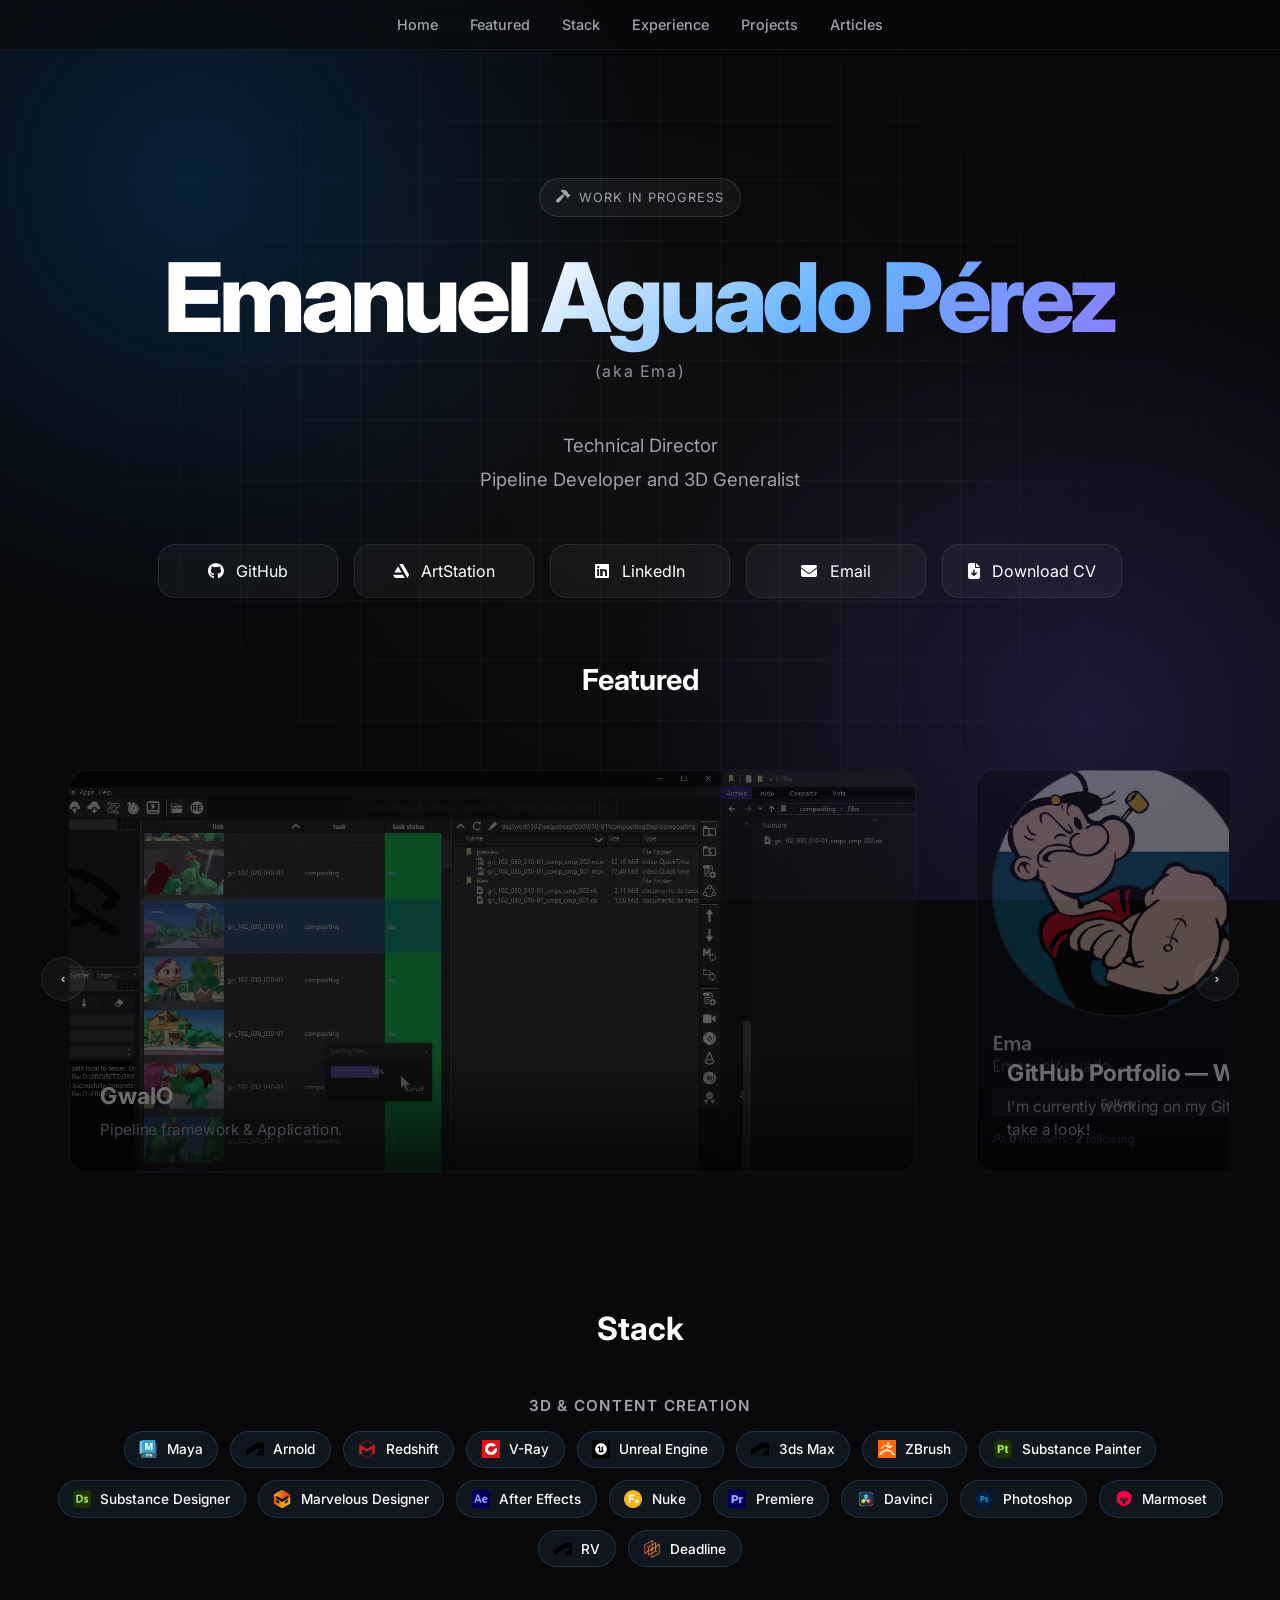
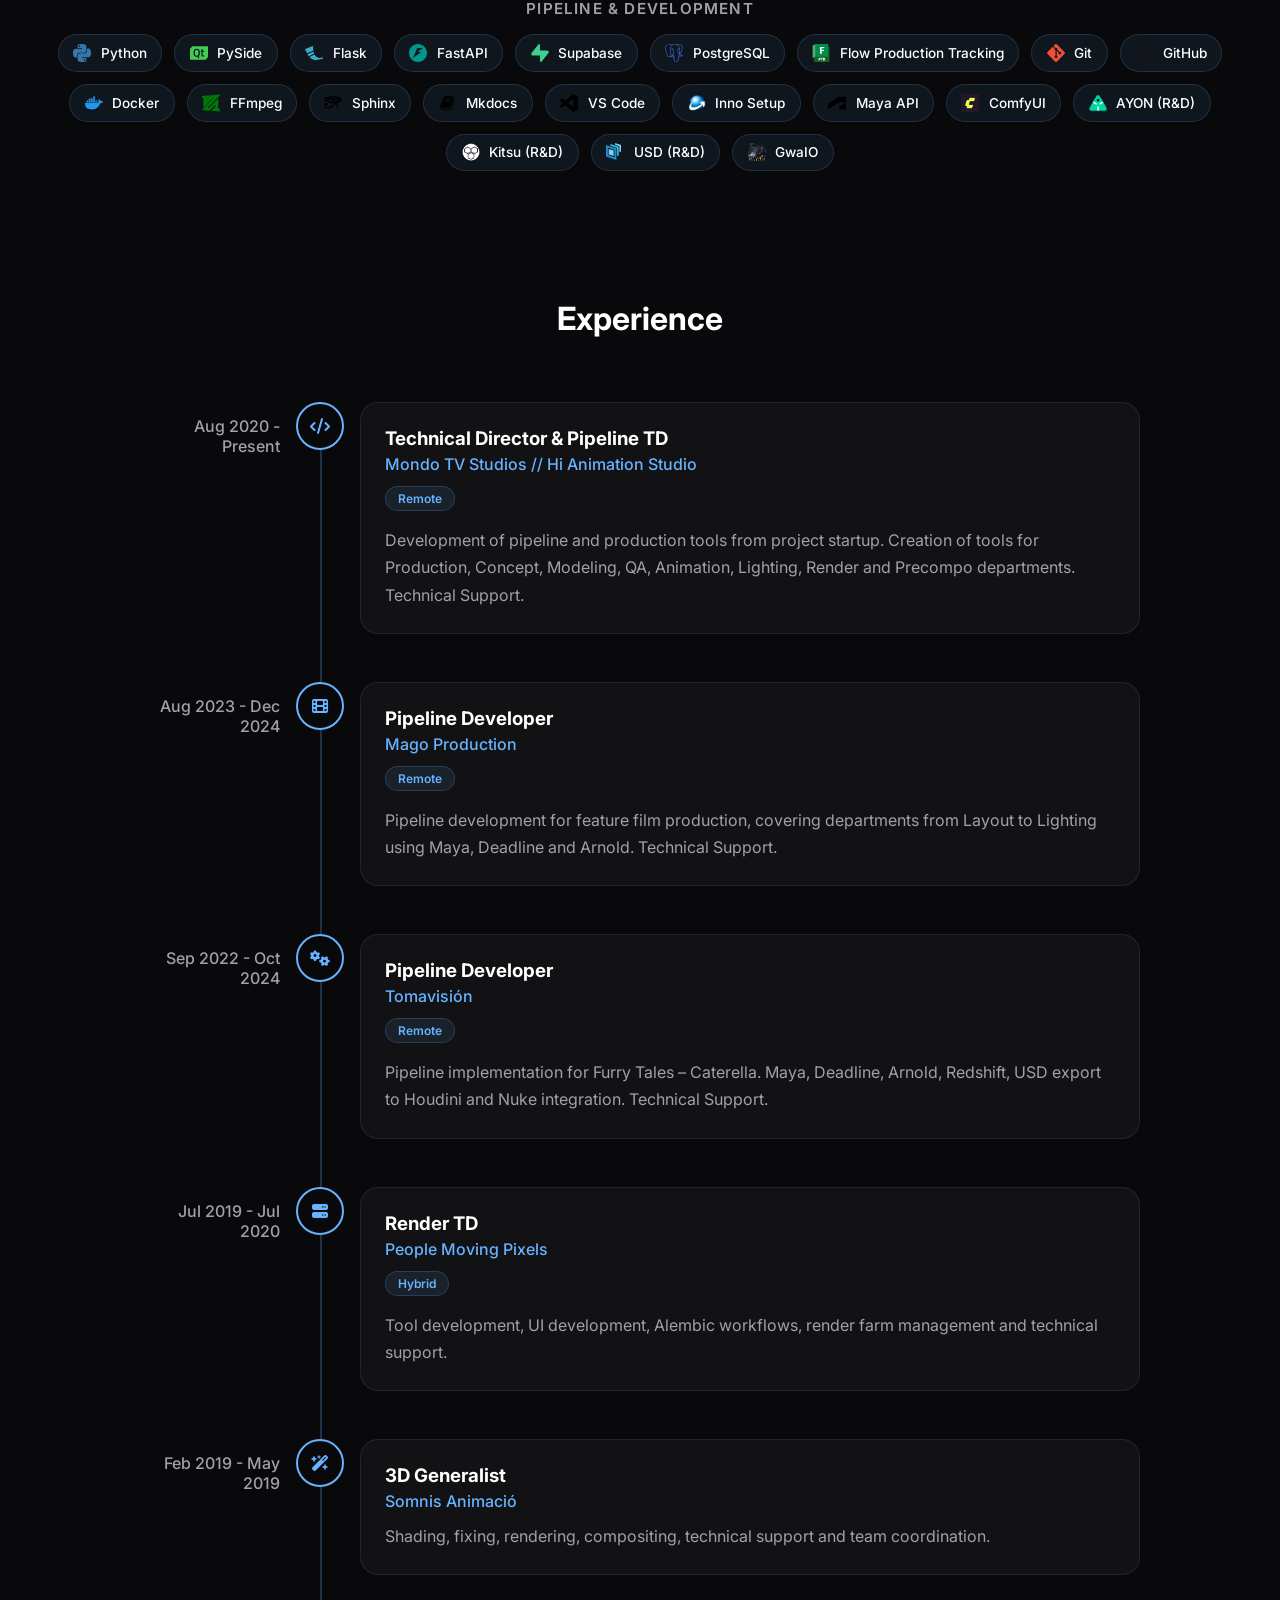
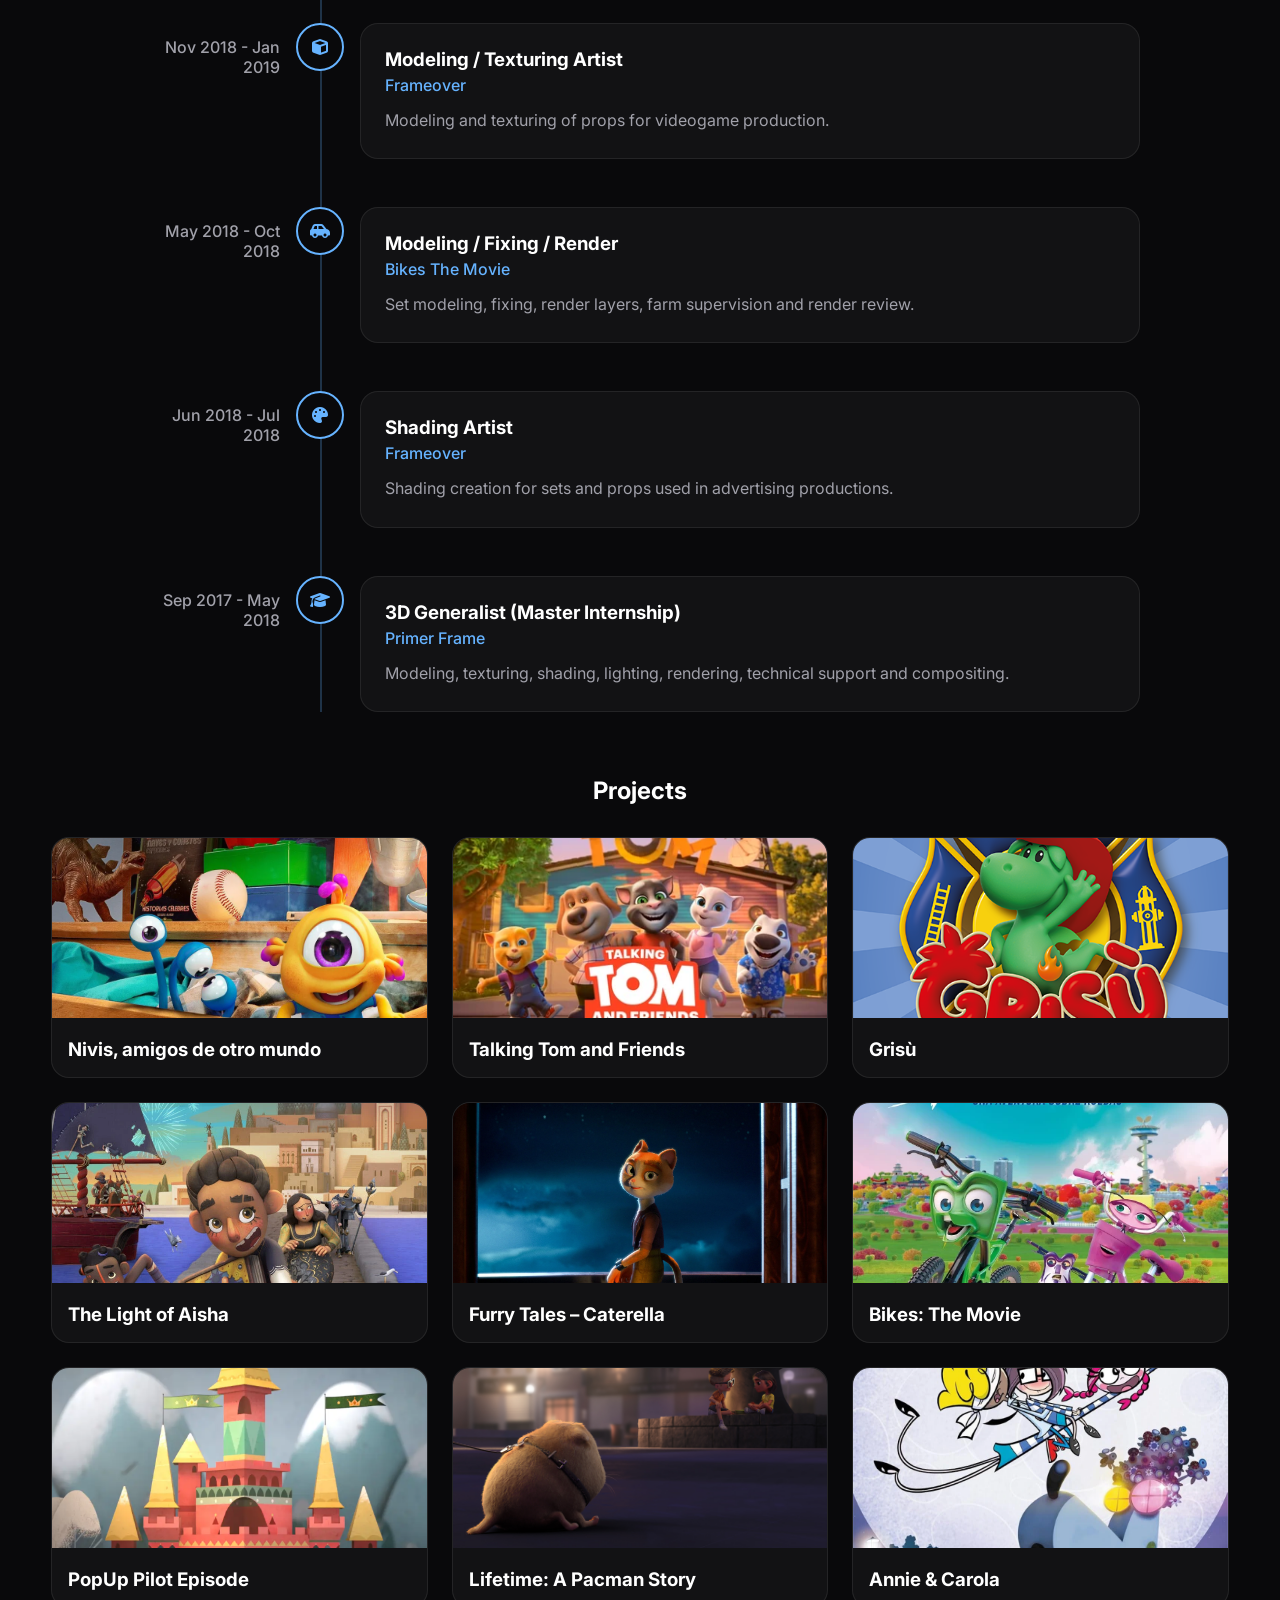
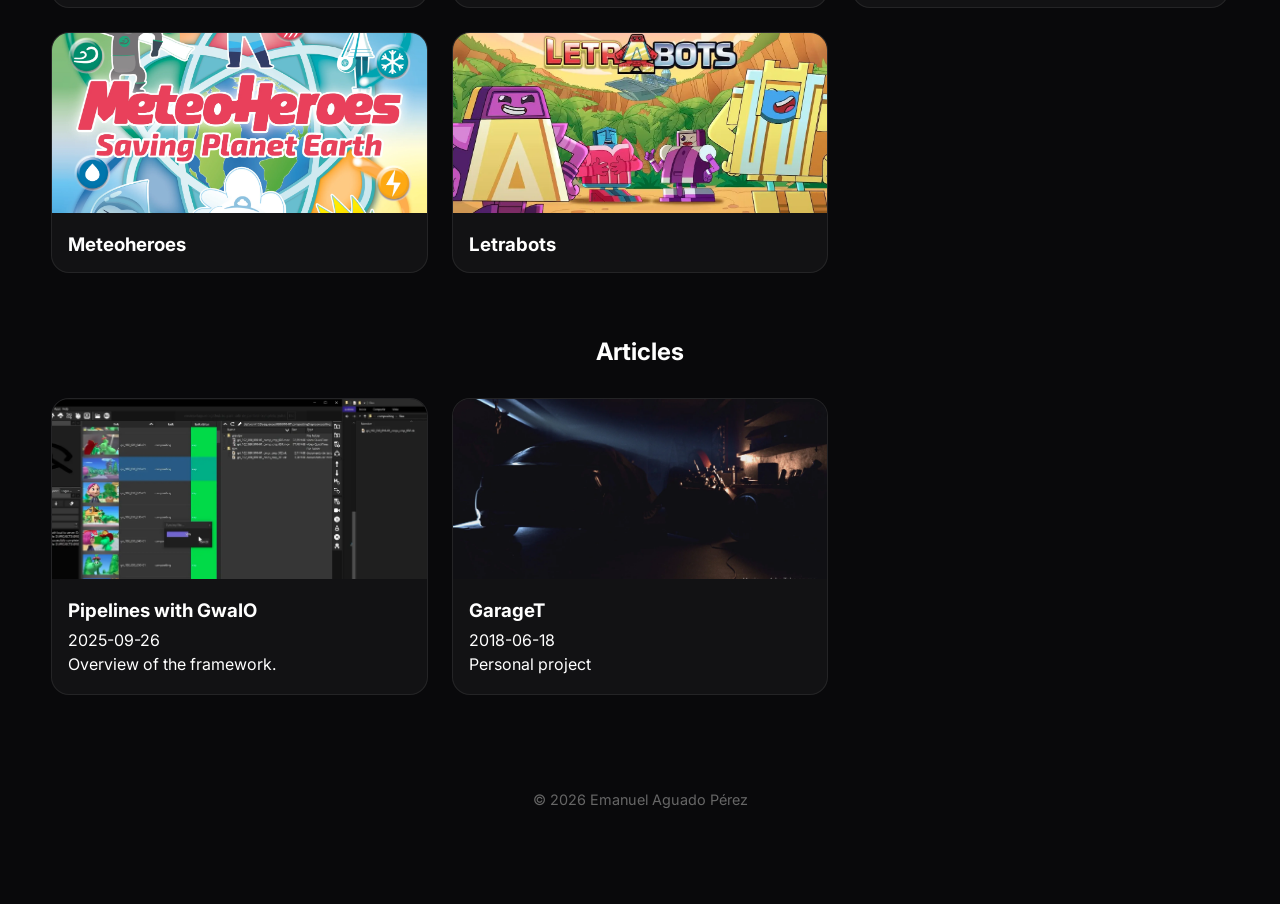
==== commit ba64d048: "Add sticky top navigation" ====
--- a/index.html
+++ b/index.html
@@ -16,6 +16,27 @@
 </head>
 
 <body>
+    <nav class="top-nav">
+        <a href="#hero">
+            Home
+        </a>
+        <a href="#featured">
+            Featured
+        </a>
+        <a href="#stacks">
+            Stack
+        </a>
+        <a href="#timeline">
+            Experience
+        </a>
+        <a href="#projects">
+            Projects
+        </a>
+        <a href="#articles">
+            Articles
+        </a>
+
+    </nav>
     <div class="background"></div>
     <main class="container">
         <section id="hero"></section>
--- a/css/style.css
+++ b/css/style.css
@@ -1019,4 +1019,43 @@
     font-size: .85rem;
 
     font-weight: 500;
+}
+
+.top-nav {
+    position: sticky;
+    top: 0;
+
+    z-index: 100;
+
+    display: flex;
+    justify-content: center;
+    gap: 2rem;
+
+    padding: 1rem 0;
+
+    backdrop-filter: blur(12px);
+
+    background: rgba(9, 9, 11, .6);
+
+    border-bottom: 1px solid rgba(255,255,255,.05);
+}
+
+.top-nav a {
+    color: var(--muted);
+
+    text-decoration: none;
+
+    font-size: .9rem;
+
+    font-weight: 500;
+
+    transition: .2s ease;
+}
+
+.top-nav a:hover {
+    color: var(--text);
+}
+
+.hero {
+    padding-top: 2rem;
 }
